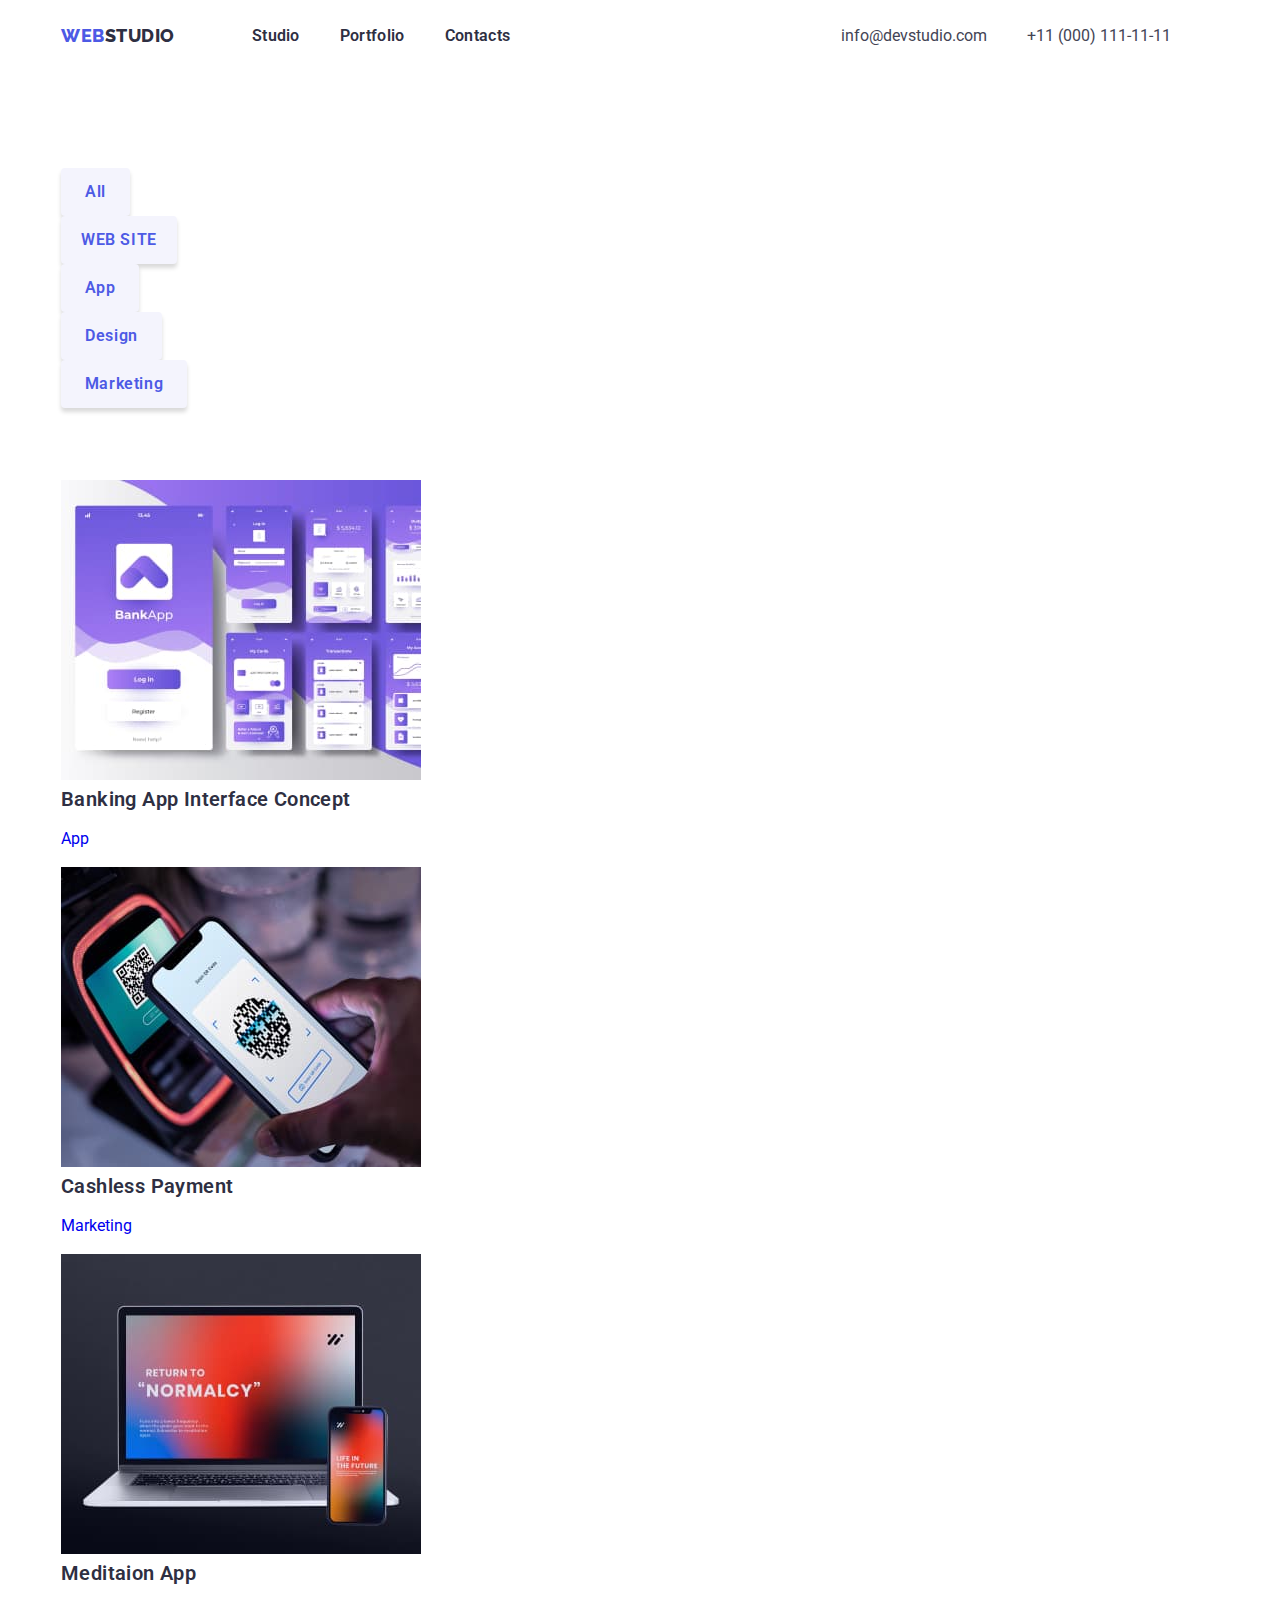
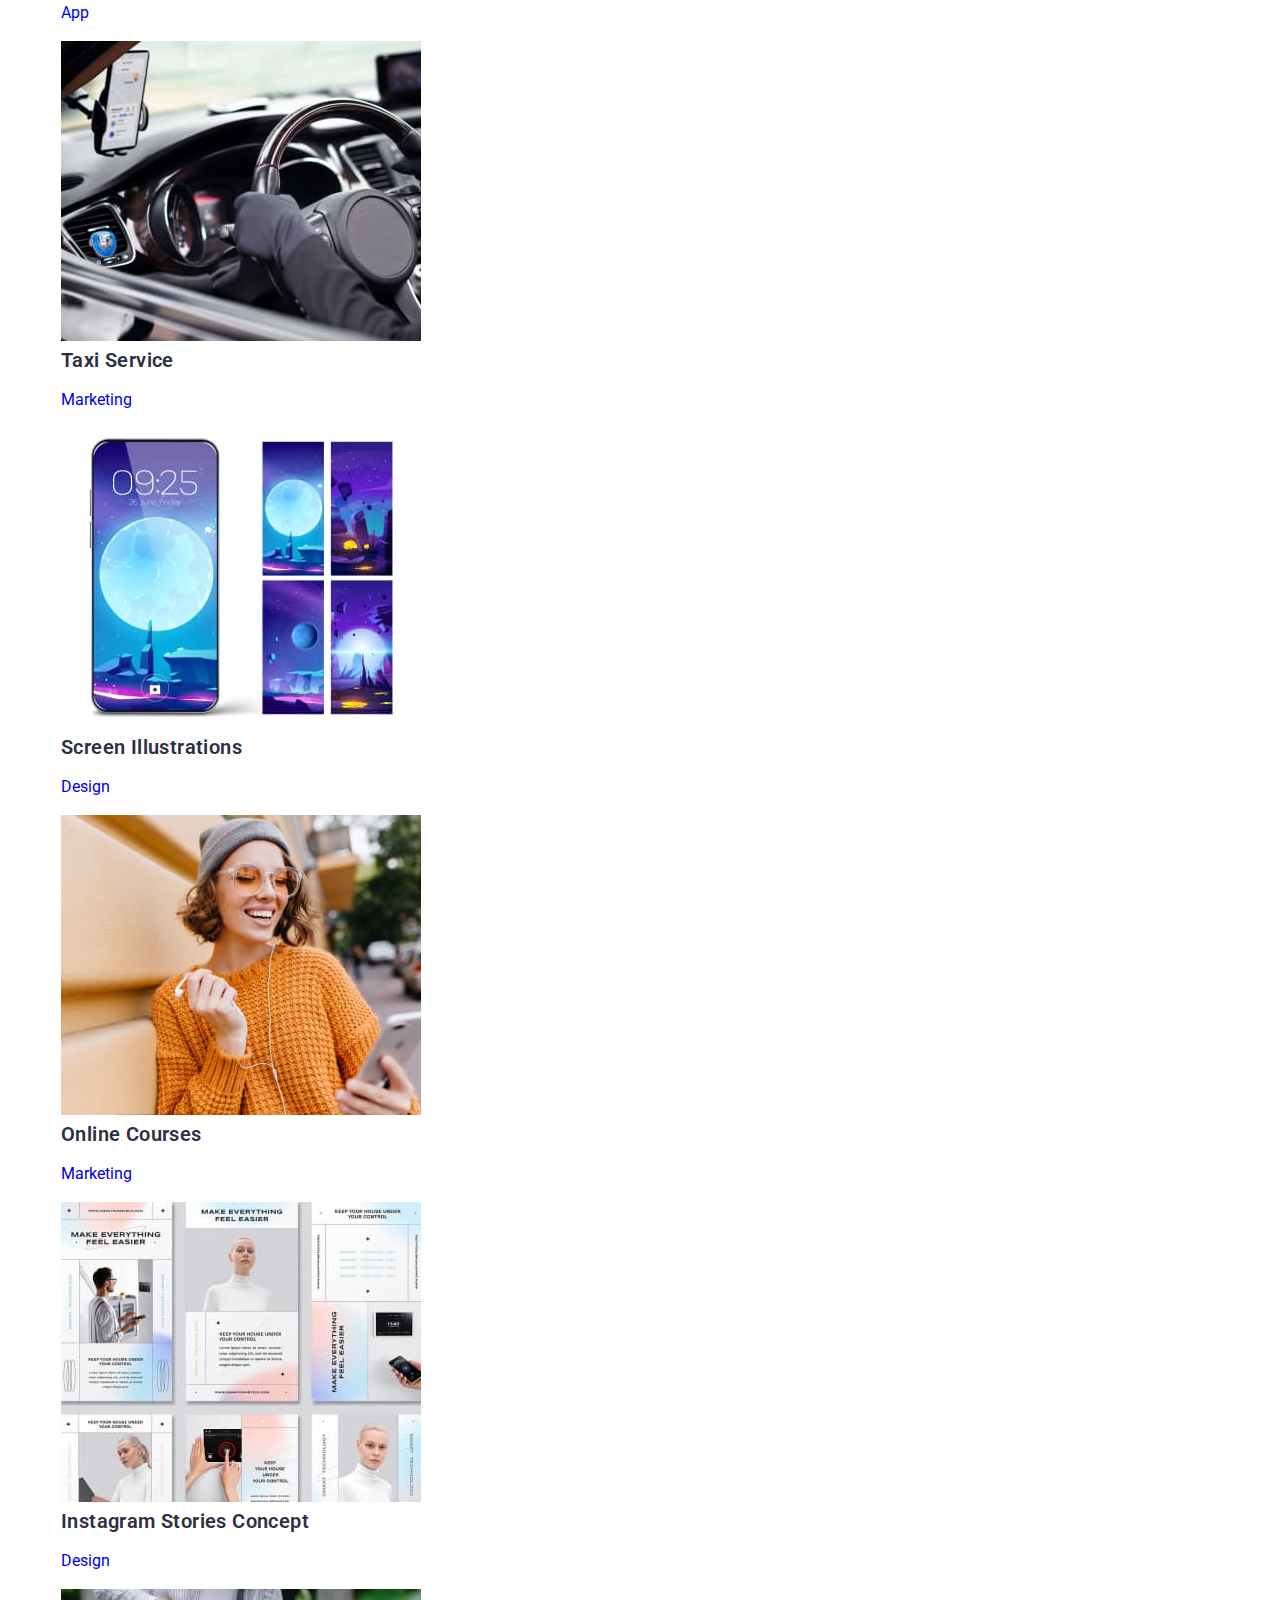
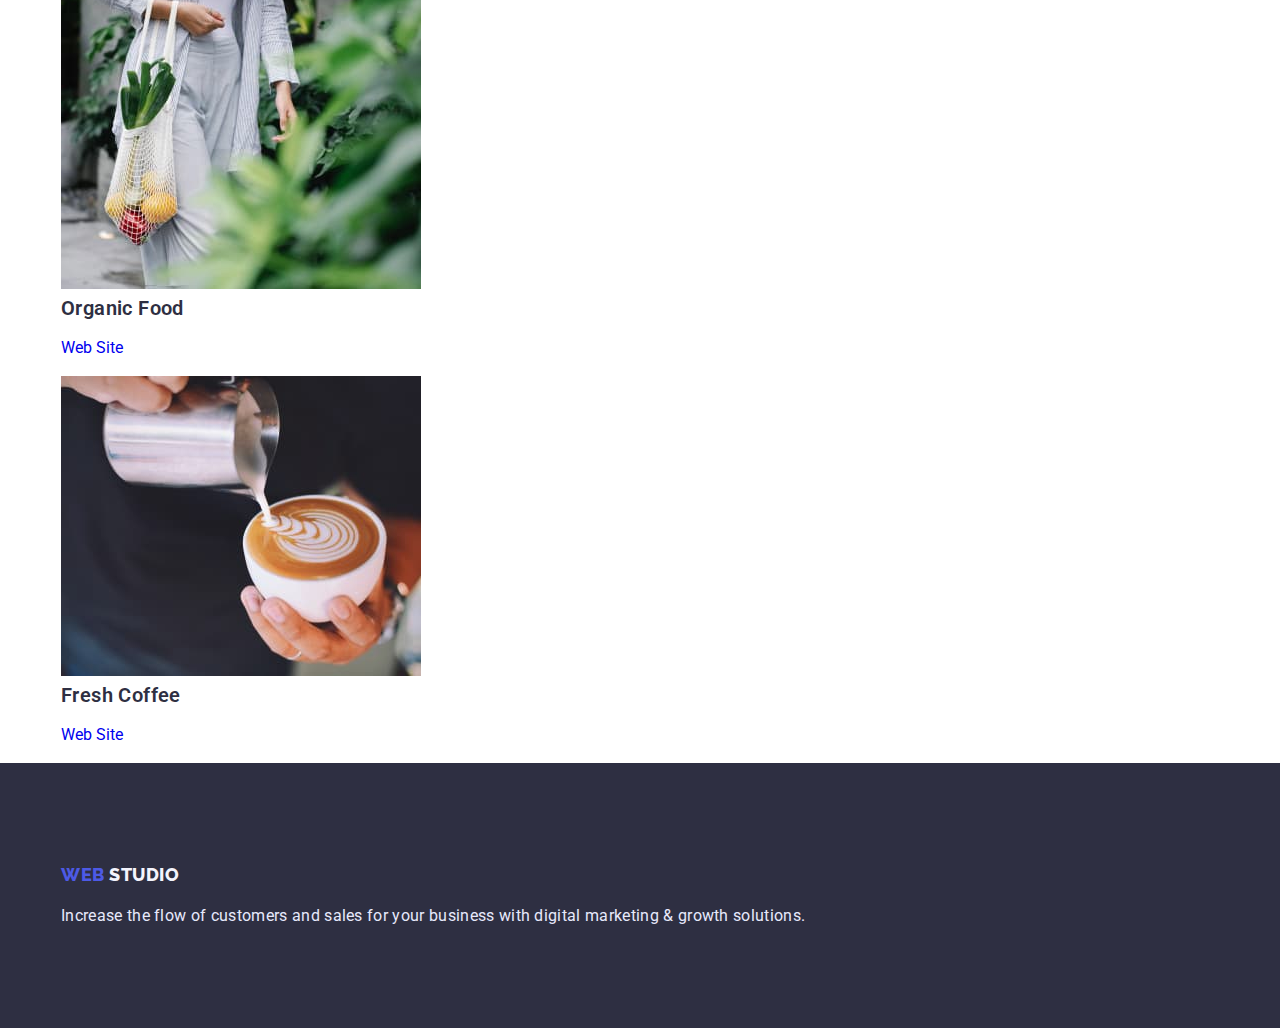
==== portfolio.html @ 748220e9 "add items to portfolio" ====
<!DOCTYPE html>
<html lang="en">
  <head>
    <meta charset="UTF-8">
    <meta http-equiv="X-UA-Compatible" content="IE=edge">
    <meta name="viewport" content="width=device-width, initial-scale=1.0">
    <title>Portfolio</title>
    <link rel="preconnect" href="https://fonts.googleapis.com">
    <link rel="preconnect" href="https://fonts.gstatic.com" crossorigin>
    <link href="https://fonts.googleapis.com/css2?family=Raleway:wght@800&family=Roboto:wght@400;500;700;900&display=swap" rel="stylesheet">
    <link rel="stylesheet" href="https://cdnjs.cloudflare.com/ajax/libs/modern-normalize/1.0.0/modern-normalize.min.css">   
    <link rel="stylesheet" href="./css/styles.css">
  </head>
  <body class="body">
    


    <!--header-->

    <header class="header-main">
      <div class="conteiner main-nav">
      <nav class="nav">
        <a href="/" class="logo"><span class="web">WEB</span>STUDIO</a>

        <ul class="site">
          <li class="item"><a href="./index.html" class="link">Studio</a></li>

          <li class="item"><a href="./portfolio.html" class="link">Portfolio</a></li>

          <li class="item"><a href="" class="link">Contacts</a></li>
        </ul>
      </nav>

      <ul class="mail">
        <li class="item"><a href="mailto:" class="address">info@devstudio.com</a></li>

        <li class="item"><a href="tel:" class="address">+11 (000) 111-11-11</a></li>
      </ul>
      </div>
    </header>
 
     <!-- block hero -->

  <main>  

        <section>
          <div class="conteiner">
        <!-- hide-title -->
        <h1 class="hide">buttons</h1>

        <ul class="btn-list">
          <li>
            <button type="button" class="button secondary all">All</button>
          </li>
          <li>
            <button type="button" class="button secondary web">Web Site</button>
          </li>
          <li>
            <button type="button" class="button secondary app">App</button>
          <li>
            <button type="button" class="button secondary desing">Design</button>
          </li>
          <li>
            <button type="button" class="button secondary marketing">Marketing</button>
          </li>
        </ul>

      <!-- description -->

        <ul class="ul- class="item" images">
          <li>

            <a href="./" class="work"><img src="./images/port1.jpg" 
            alt="app interface" 
            width="360">

            <h2  class="description-header">Banking App Interface Concept</h2>

            <p class="style">App</p></a>

          </li>

          <li>

            <a href="./" class="work"><img src="./images/port2.jpg" 
            alt="paying for services over the phone"
            width="360">
            <h2 class="description-header">Cashless Payment</h2>

            <p class="style">Marketing</p></a>


          </li>
          <li>

            <a href="./" class="work"><img src="./images/port3.jpg"
            alt="notebook and phone"
            width="360">

            <h2 class="description-header">Meditaion App</h2>

            <p class="style">App</p></a>

          </li>

          <li>

            <a href="./" class="work"><img src="./images/port4.jpg"
            alt="a man holds the steering wheel of a car"
            width="360">

            <h2 class="description-header">Taxi Service</h2>

            <p class="style">Marketing</p></a>

         </li>

          <li>

            <a href="./" class="work"><img src="./images/port5.jpg"
            alt="phone with screen illustrations"
            width="360">

            <h2 class="description-header">Screen Illustrations</h2>

            <p class="style">Design</p></a>

          </li>

          <li>

            <a href="./" class="work"><img src="./images/port6.jpg"
            alt="the girl is holding the phone and smiling"
            width="360">

            <h2 class="description-header">Online Courses</h2>

            <p class="style">Marketing</p></a>

          </li>

          <li>

            <a href="./" class="work"><img src="./images/port7.jpg"
            alt="instagram stories concept"
            width="360">

            <h2 class="description-header">Instagram Stories Concept</h2>

            <p class="style">Design</p></a>

          </li>

          <li>

            <a href="./" class="work"><img src="./images/port8.jpg"
            alt="a woman carries a bag of food"
            width="360">

            <h2 class="description-header">Organic Food</h2>

            <p class="style">Web Site</p></a>

          </li>

          <li>

            <a href="./" class="work"><img src="./images/port9.jpg"
            alt="сappuccino is poured into a cup"
            width="360">
            <h2 class="description-header">Fresh Coffee</h2>

            <p class="style">Web Site</p></a>


          </li>

        </ul>
      </div>
      </section>
    </main>
    <!-- footer -->

    <footer class="footer">
      <div class="conteiner">
      <div class="footerlogo">
      <a href="./index.html" class="logo"><span class="web">WEB</span> <span class="footer studio">STUDIO</span> </a>
      </div><p class="footer text">
        Increase the flow of customers and sales for your business with digital
        marketing &#38; growth solutions.
      </p>
    </div>
    </footer>
  </body>
</html>
---- css/styles.css ----
/* root */

:root {
    --primary-text-color:#434455;
    --title-text-color:#2E2F42;
    --second-text-color:#FFFFFF;
    --accent-color:#4D5AE5;
    --head-background-color:#E5E5E5;
    --other-background-color: #F4F4FD;}


html {box-sizing: border-box;}   

*, 
*::before, 
*::after {box-sizing: inherit;}

/* conteiner */
.conteiner {margin-left: auto;
            margin-right: auto;
            width: 1158px;}
/* body */

body {color:var(--primary-text-color);
    background-color:var(--second-text-color);
    font-family: 'Roboto', sans-serif; 
    font-style: normal;
    font-weight: 400;
    font-size: 16px;
    line-height: 24px;
    line-height: 1,5;
    margin: 0;}
ul {list-style-type: none;
    padding: 0;
    margin: 0;}

/* header */
 

.web {align-items: center;
    letter-spacing: 0.03em;
    text-transform: uppercase;    
    color:var(--accent-color);}
 .logo {    
    font-family:'Raleway';
    font-style: normal;
    font-weight: 800;
    font-size: 18px;
    line-height: 24px;
    align-items: center;
    letter-spacing: 0.03em;
    text-transform: uppercase;
    color: var(--title-text-color);
    text-decoration: none;
    margin-top: 24px;
    margin-bottom: 24px;
    margin-right: 77px;}


.main-nav {display: flex;}
.nav {display: flex;
    margin-right: 331px;}
.site {display: flex;
    }
.site .item + .item {margin-left: 40px;}

.mail {display: flex;}
.mail .item + .item {margin-left: 40px;}
.mail .address {display: block;
                margin-top: 24px;
                margin-bottom: 24px;}




.nav .site .link {display: block;
                  margin-top: 24px;
                  margin-bottom: 24px;
                  font-weight: 600;
                  line-height: 24px;
                  color:var(--title-text-color);    
                  align-items: center;
                  letter-spacing: 0.02em;                  
                  text-decoration: none;}

.work {text-decoration: none;}

.nav .site .link:hover, .nav .site .link:focus {color:var(--accent-color);}  

.mail .address, .ul .style {color:var(--primary-text-color);
    text-decoration: none;} 
.mail .address:hover  {color:var(--accent-color);}    
.mail .address:focus  {color:var(--accent-color);}    

/* block hero */

.header-title {background:var(--title-text-color);
    text-align: center;
    margin-bottom: 120px;}
.main.header {margin-top: 0;
    margin-bottom: 48px;
    font-weight: 600;
    font-size: 56px;
    line-height: 60px;    
    letter-spacing: 0.02em;
    color:var(--second-text-color);}    


/* button */

.button {color:var(--second-text-color); 
    background:var(--accent-color);
    padding-left: 16px 32px;
    font-weight: 600;
    line-height: 1.1;
    align-items: center; 
    letter-spacing: 0.04em;
    flex: none;
    order: 0;
    flex-grow: 0;
    box-shadow: 0px 4px 4px rgba(0, 0, 0, 0.15);
    border-radius: 4px;
    width: 170px;
    height: 51px;
    cursor: pointer;
    border: 1px solid transparent;}
     

.button.all {padding: 8px 16px;
    width: 69px;
    height: 48px;}

.button.web {padding: 8px 16px;
    width: 116px;
    height: 48px;}

.button.app {padding: 8px 16px;
    width: 78px;
    height: 48px;} 
        
.button.desing {padding: 8px 16px;
    width: 101px;
    height: 48px;} 
        
.button.marketing {padding: 8px 16px;
    width: 126px;
    height: 48px;}         

.button.primary {color: var(--second-text-color);background-color: var(--accent-color);}  
.button.secondary {color: var(--accent-color);background-color: var(--other-background-color);}

.button.primary:hover {background-color: var(--second-text-color); color: var(--accent-color);}   
.button.primary:focus {background-color: var(--second-text-color); color: var(--accent-color);}

.button.secondary:hover {color: var(--second-text-color); background-color: var(--accent-color); }
.button.secondary:focus {color: var(--second-text-color); background-color: var(--accent-color);  }   

.btn-list  {margin-top: 96px;
margin-bottom: 72px;}

/* description */

.description-ul {margin-bottom: 120px;}  

.description-header {font-weight: 600;
    font-size: 20px;
    line-height: 1.2;
    letter-spacing: 0.02em;
    color:var(--title-text-color);
    margin-top: 0;
    margin-bottom: 8px;}

.description-text {color:var(--primary-text-color);
                   letter-spacing: 0.02em;
                   margin-top: 0;
                   margin-bottom: 0;}   
                 
/* images */

.images-header {font-weight: 600;
    font-size: 36px;
    line-height: 1.1;    
    letter-spacing: 0.02em;
    text-transform: capitalize;
    color:var(--title-text-color);
    margin-top: 0;
    margin-bottom: 72px;}

.images-ul { margin-top: 0;
    margin-bottom: 240px;}

.ul-images  {margin-top: 0;
margin-bottom: 120px;}  

/* our team */

.team {background:var(--other-background-color);}
.team-header {font-weight: 600;
    font-size: 36px;
    line-height: 1.1;    
    letter-spacing: 0.02em;
    text-transform: capitalize;
    color: var(--title-text-color);
    margin-top: 0;
    margin-bottom: 72px;}

.foto {margin-top: 0;
    margin-bottom: 32px;}    

.team-header-name {font-weight: 600;
    font-size: 20px;  
    letter-spacing: 0.02em;  
    color:var(--title-text-color);
    margin-top: 0;
    margin-bottom: 8px;}  
    
.team-text-name {color:var(--primary-text-color);
                 letter-spacing: 0.02em;
                 margin-top: 0;
                 margin-bottom: 152px;}    


/* footer */

.footer {background: var(--title-text-color);}
.footer.studio {color: var(--other-background-color); }
.footer.text {color: #E7E9FC;
              letter-spacing: 0.02em;
              margin-top: 0;
              margin-bottom: 0;
            padding-bottom: 100px;}

.footerlogo {padding-top: 100px;
margin-bottom: 16px;}          




/* hiden title */

.hide {display: none;
        transition: all ease 0.8s;}
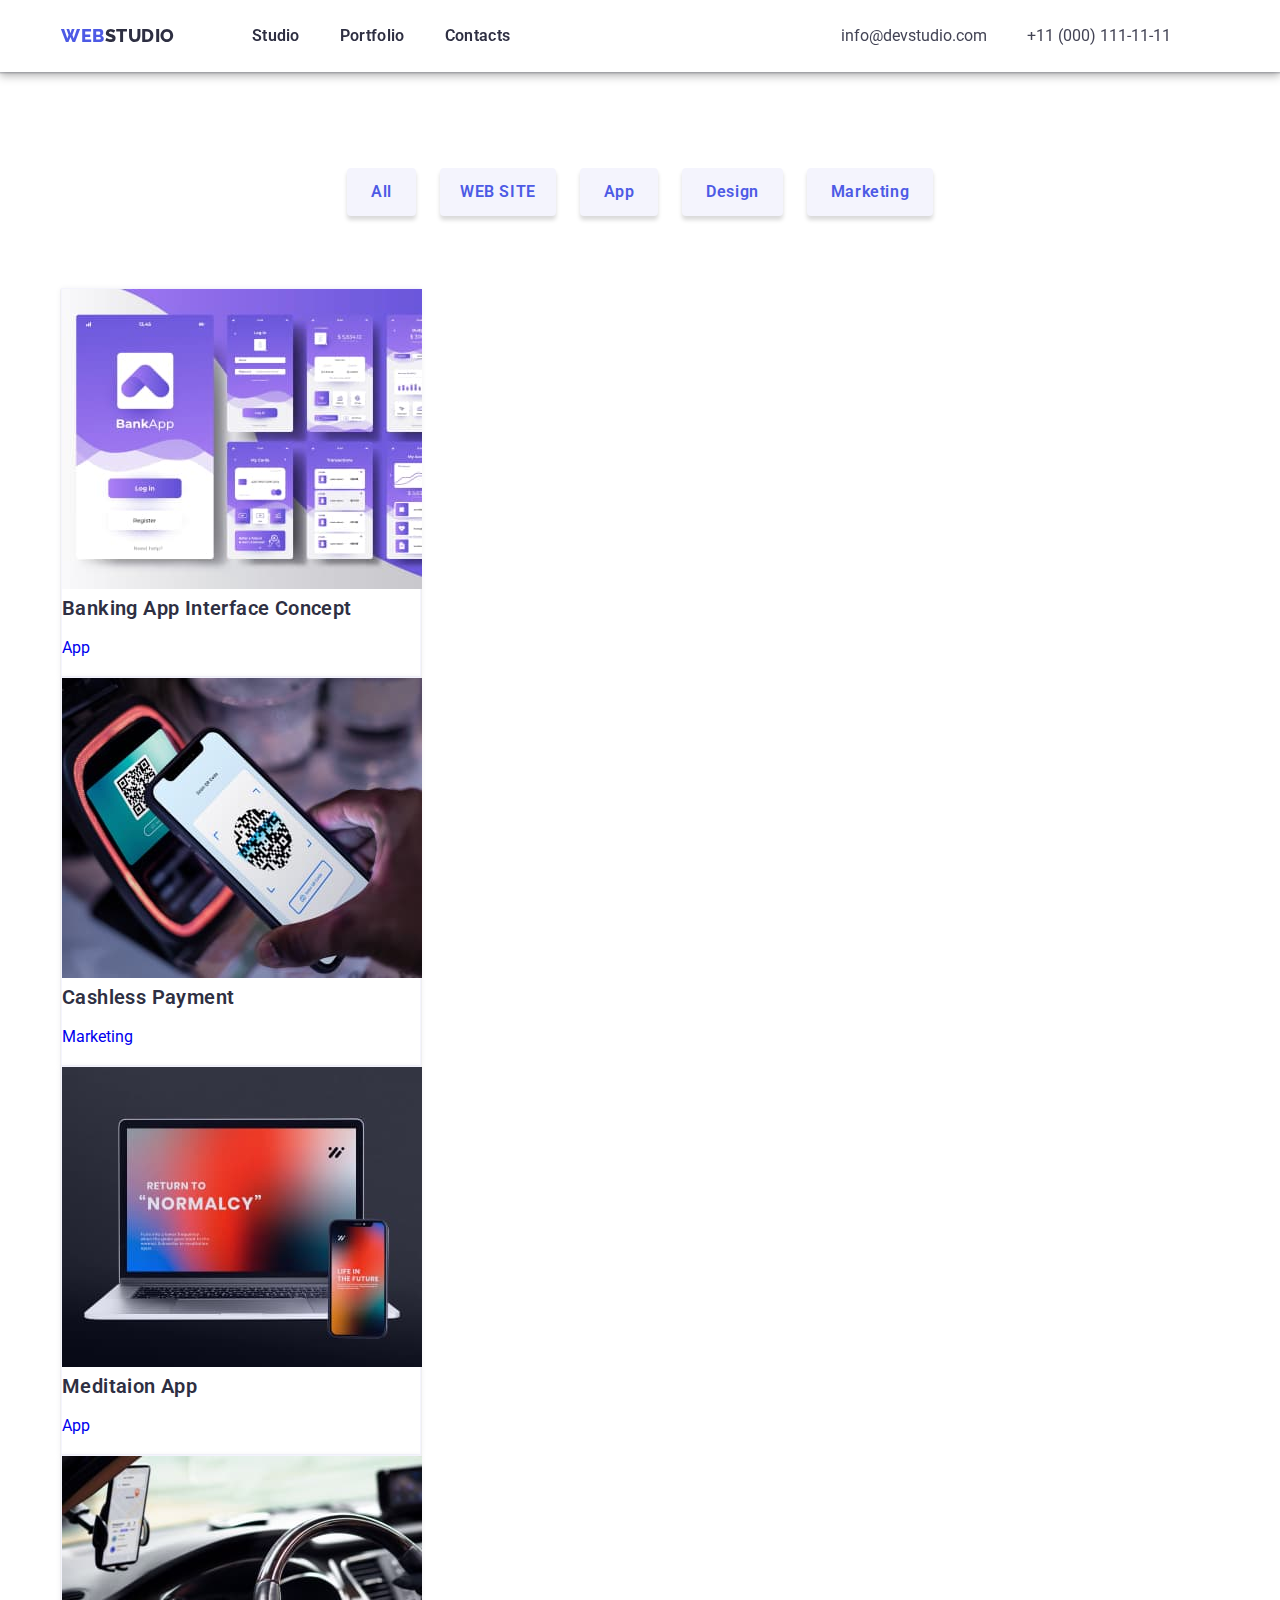
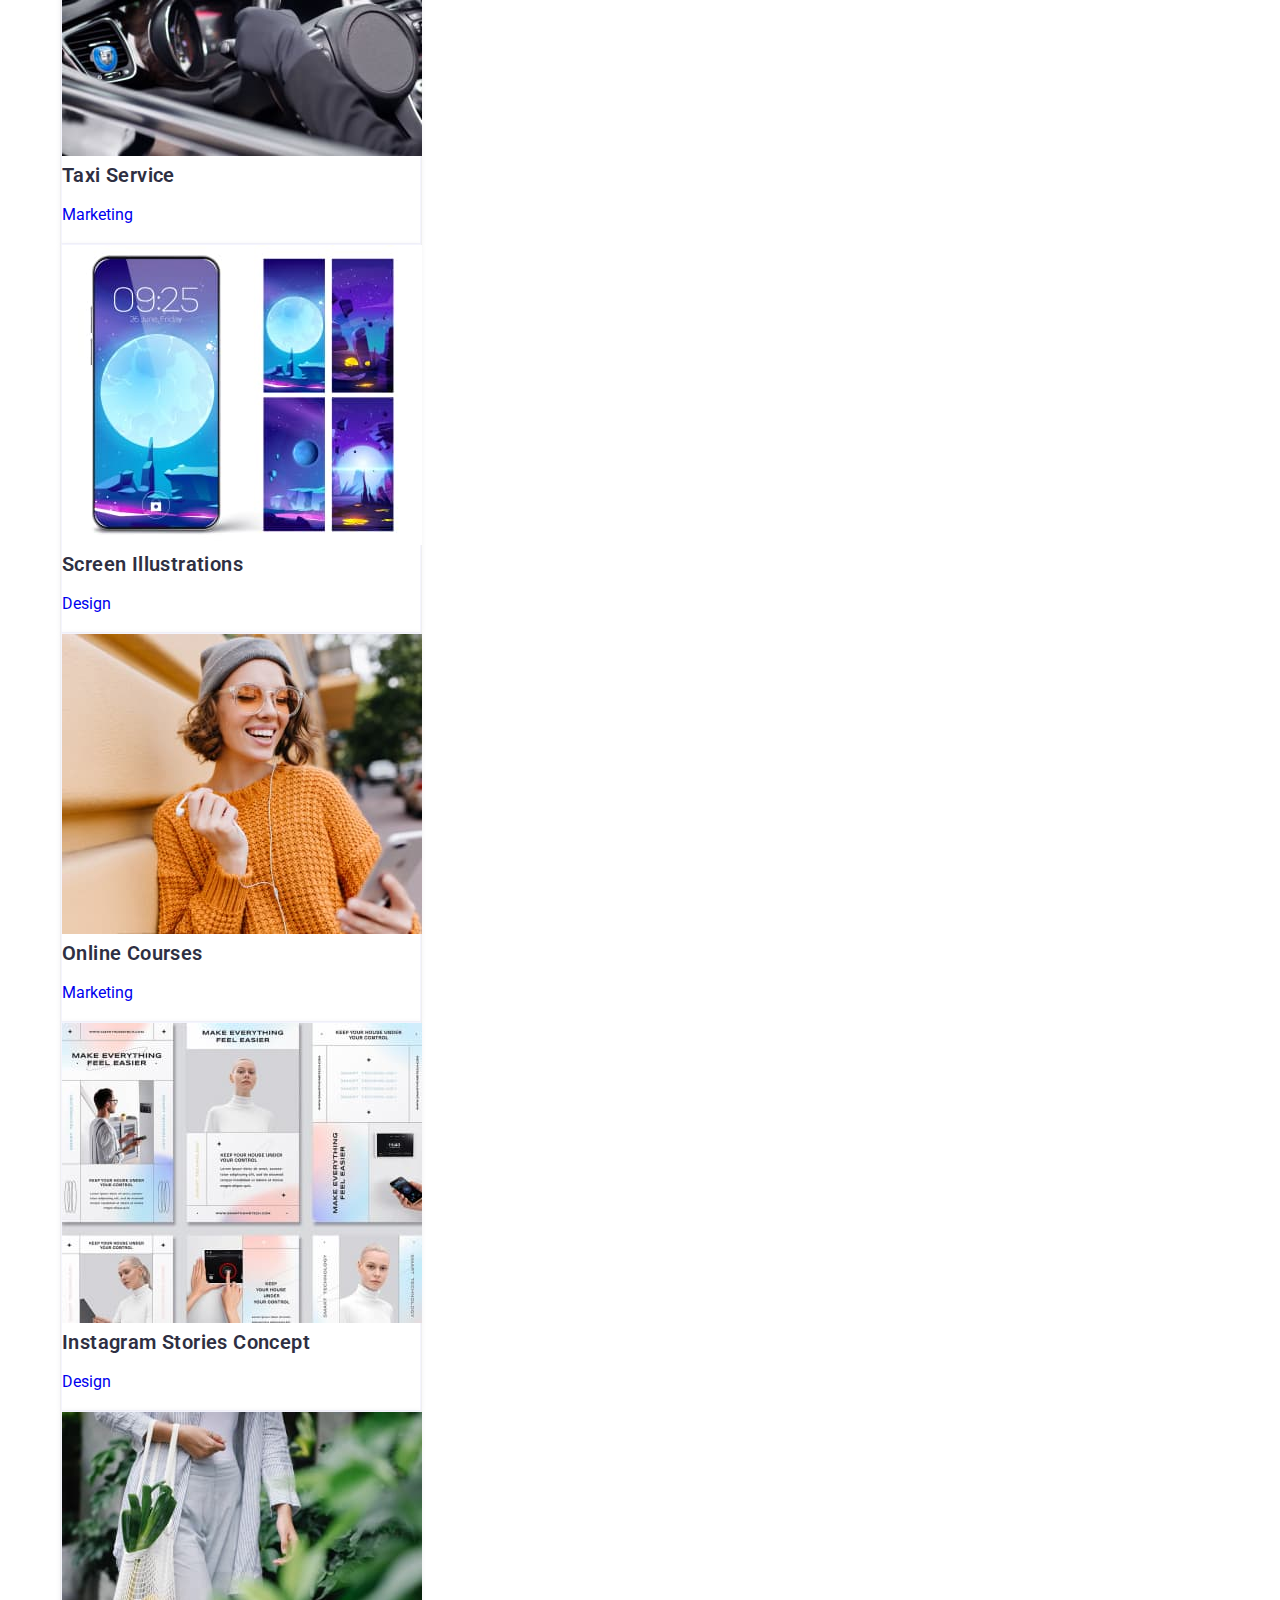
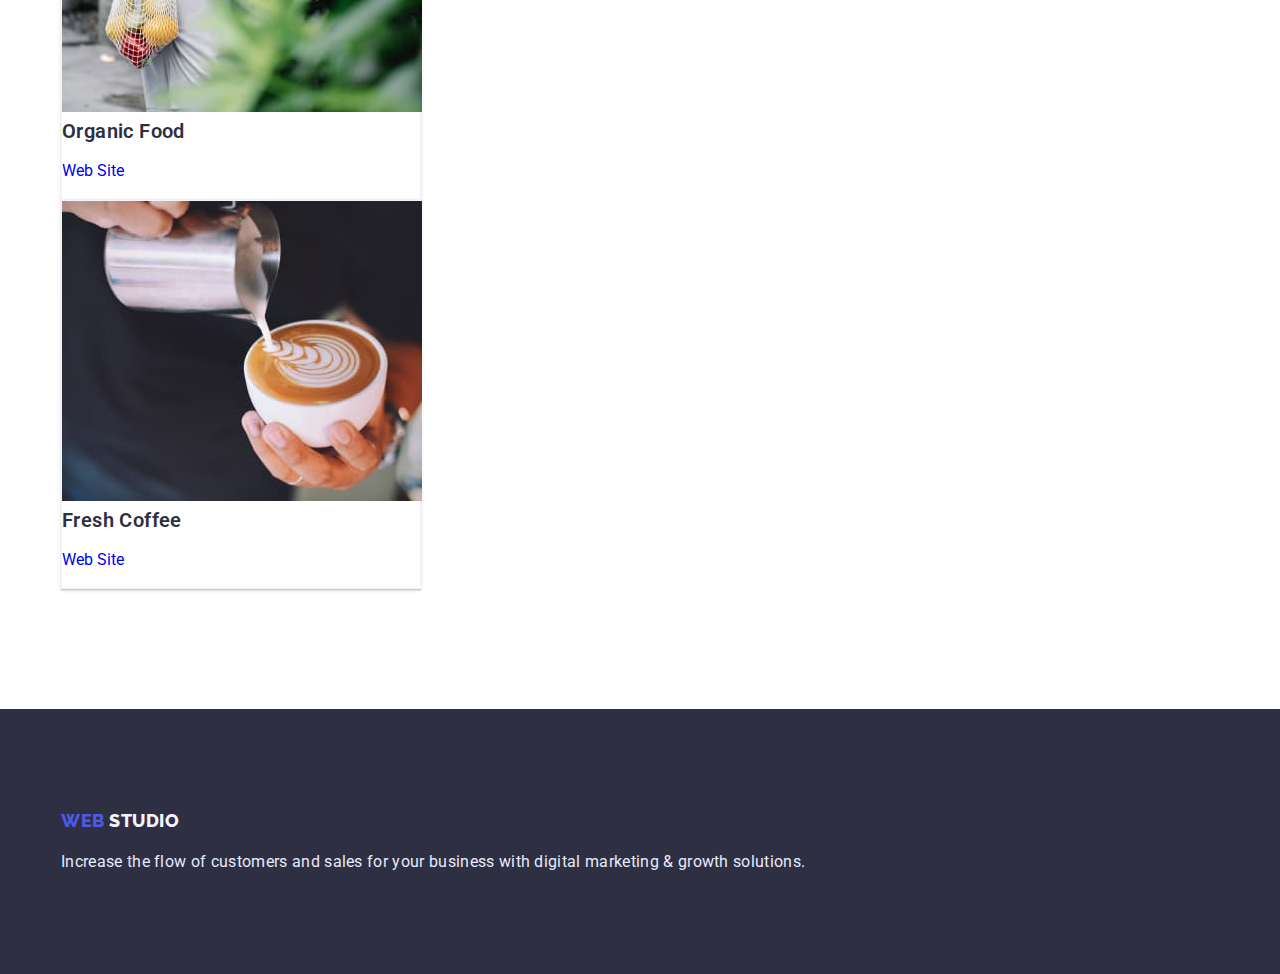
==== commit bfc6b4fd: "justify-content: center; for btn portfolio" ====
--- a/portfolio.html
+++ b/portfolio.html
@@ -43,32 +43,32 @@
 
   <main>  
 
-        <section>
+        <section class="portfolio-main">
           <div class="conteiner">
         <!-- hide-title -->
         <h1 class="hide">buttons</h1>
 
         <ul class="btn-list">
-          <li>
+          <li class="btn">
             <button type="button" class="button secondary all">All</button>
           </li>
-          <li>
+          <li class="btn">
             <button type="button" class="button secondary web">Web Site</button>
           </li>
-          <li>
+          <li class="btn">
             <button type="button" class="button secondary app">App</button>
-          <li>
+          <li class="btn">
             <button type="button" class="button secondary desing">Design</button>
           </li>
-          <li>
+          <li class="btn">
             <button type="button" class="button secondary marketing">Marketing</button>
           </li>
         </ul>
 
       <!-- description -->
 
-        <ul class="ul- class="item" images">
-          <li>
+        <ul class="work-images">
+          <li class="list">
 
             <a href="./" class="work"><img src="./images/port1.jpg" 
             alt="app interface" 
@@ -80,7 +80,7 @@
 
           </li>
 
-          <li>
+          <li class="list">
 
             <a href="./" class="work"><img src="./images/port2.jpg" 
             alt="paying for services over the phone"
@@ -91,7 +91,7 @@
 
 
           </li>
-          <li>
+          <li class="list">
 
             <a href="./" class="work"><img src="./images/port3.jpg"
             alt="notebook and phone"
@@ -103,7 +103,7 @@
 
           </li>
 
-          <li>
+          <li class="list">
 
             <a href="./" class="work"><img src="./images/port4.jpg"
             alt="a man holds the steering wheel of a car"
@@ -115,7 +115,7 @@
 
          </li>
 
-          <li>
+          <li class="list">
 
             <a href="./" class="work"><img src="./images/port5.jpg"
             alt="phone with screen illustrations"
@@ -127,7 +127,7 @@
 
           </li>
 
-          <li>
+          <li class="list">
 
             <a href="./" class="work"><img src="./images/port6.jpg"
             alt="the girl is holding the phone and smiling"
@@ -139,7 +139,7 @@
 
           </li>
 
-          <li>
+          <li class="list">
 
             <a href="./" class="work"><img src="./images/port7.jpg"
             alt="instagram stories concept"
@@ -151,7 +151,7 @@
 
           </li>
 
-          <li>
+          <li class="list">
 
             <a href="./" class="work"><img src="./images/port8.jpg"
             alt="a woman carries a bag of food"
@@ -163,7 +163,7 @@
 
           </li>
 
-          <li>
+          <li class="list">
 
             <a href="./" class="work"><img src="./images/port9.jpg"
             alt="сappuccino is poured into a cup"
--- a/css/styles.css
+++ b/css/styles.css
@@ -36,6 +36,12 @@
 
 /* header */
  
+.header-main {border-width: 0, 0, 5px, 0;
+    background: #FFFFFF;
+    box-shadow: 0px 2px 1px rgba(46, 47, 66, 0.08),
+     0px 1px 1px rgba(46, 47, 66, 0.16),
+     0px 1px 6px rgba(46, 47, 66, 0.08);
+     filter: drop-shadow(0px 4px 4px rgba(0, 0, 0, 0.25));}
 
 .web {align-items: center;
     letter-spacing: 0.03em;
@@ -60,8 +66,7 @@
 .main-nav {display: flex;}
 .nav {display: flex;
     margin-right: 331px;}
-.site {display: flex;
-    }
+.site {display: flex;}
 .site .item + .item {margin-left: 40px;}
 
 .mail {display: flex;}
@@ -95,7 +100,7 @@
 /* block hero */
 
 .header-title {background:var(--title-text-color);
-    text-align: center;
+    text-align: center; 
     margin-bottom: 120px;}
 .main.header {margin-top: 0;
     margin-bottom: 48px;
@@ -155,8 +160,13 @@
 .button.secondary:hover {color: var(--second-text-color); background-color: var(--accent-color); }
 .button.secondary:focus {color: var(--second-text-color); background-color: var(--accent-color);  }   
 
+
+
+.btn-list {display: flex; align-items: center; justify-content: center;}
 .btn-list  {margin-top: 96px;
 margin-bottom: 72px;}
+
+.btn-list .btn + .btn {margin-left: 24px;}
 
 /* description */
 
@@ -186,11 +196,21 @@
     margin-top: 0;
     margin-bottom: 72px;}
 
-.images-ul { margin-top: 0;
+.images-foto { margin-top: 0;
     margin-bottom: 240px;}
 
-.ul-images  {margin-top: 0;
+.work-images  {margin-top: 0;
 margin-bottom: 120px;}  
+
+.list {background: #FFFFFF;
+        border: 0.5px solid #F4F4FD;
+        box-shadow: 0px 1px 6px rgba(46, 47, 66, 0.08), 
+        0px 1px 1px rgba(46, 47, 66, 0.16),
+        0px 2px 1px rgba(46, 47, 66, 0.08);
+        margin-right: 0;
+        width: 360px;}
+
+
 
 /* our team */
 
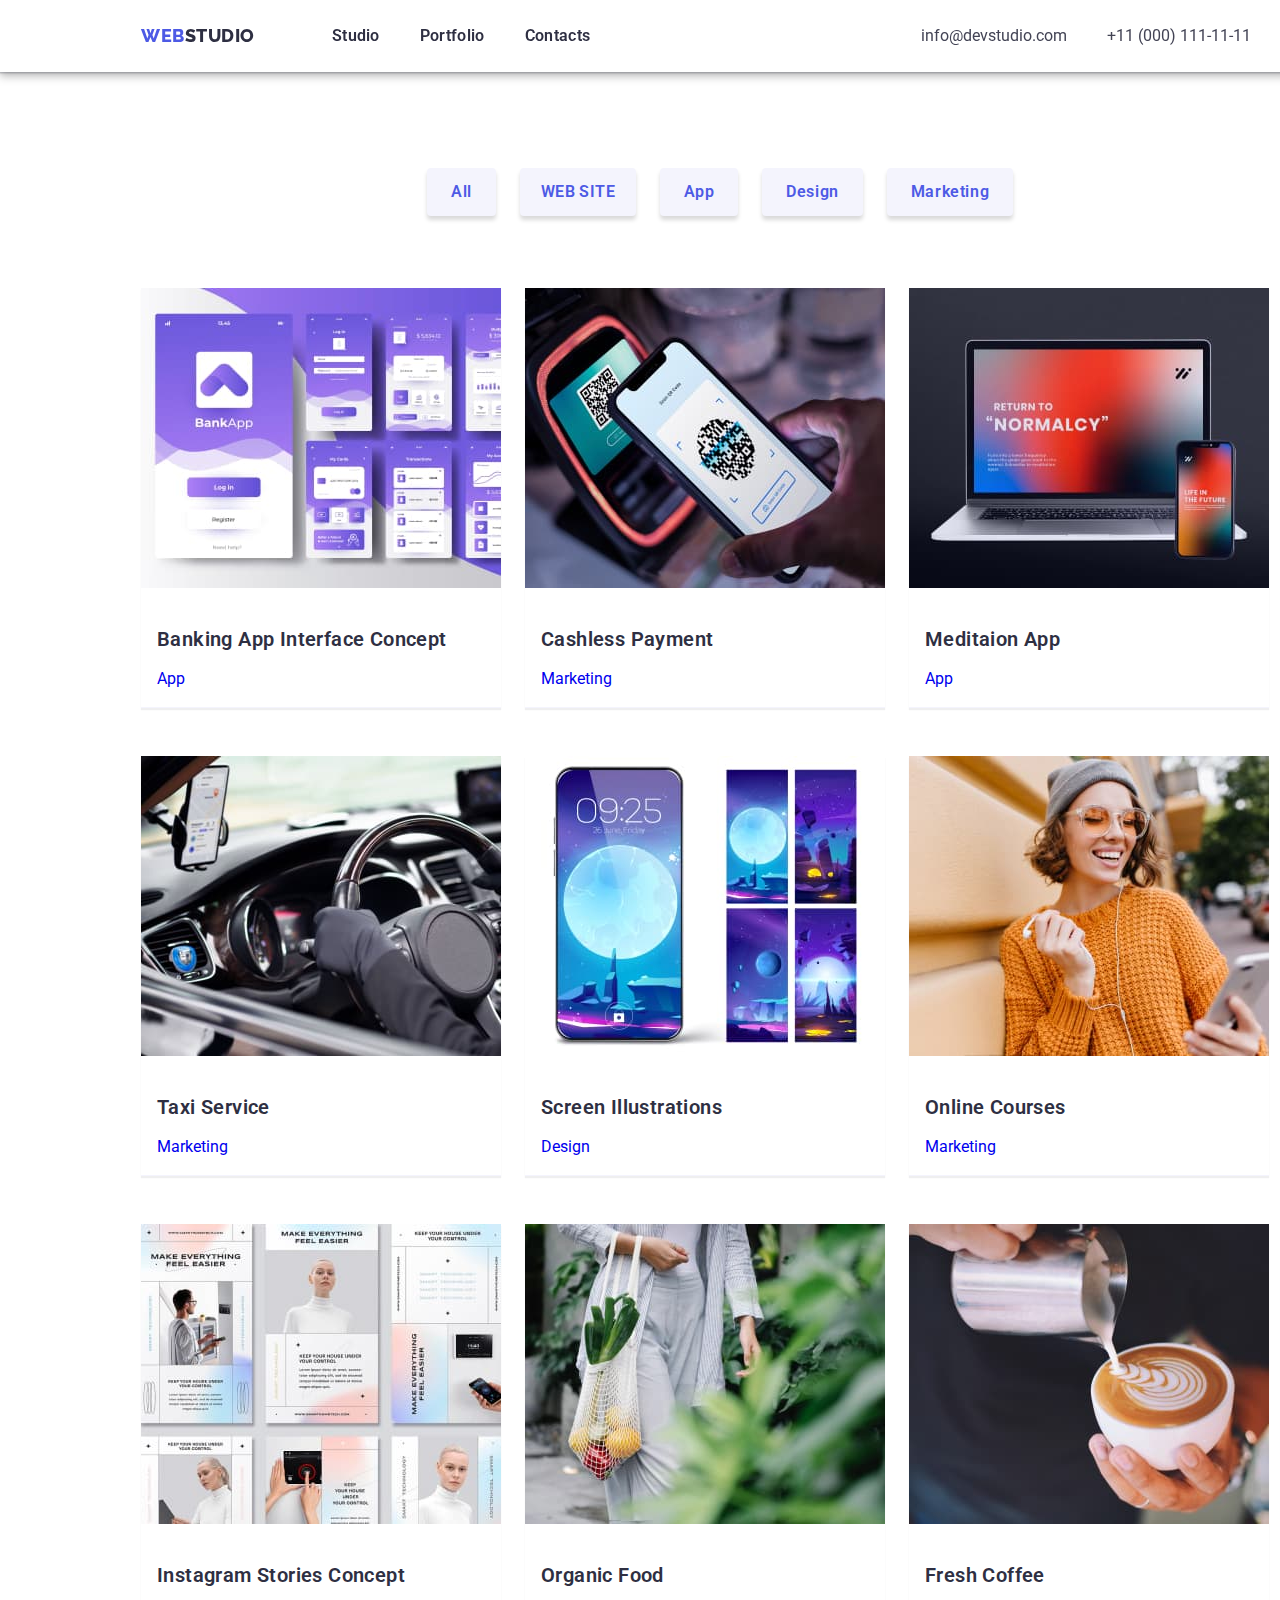
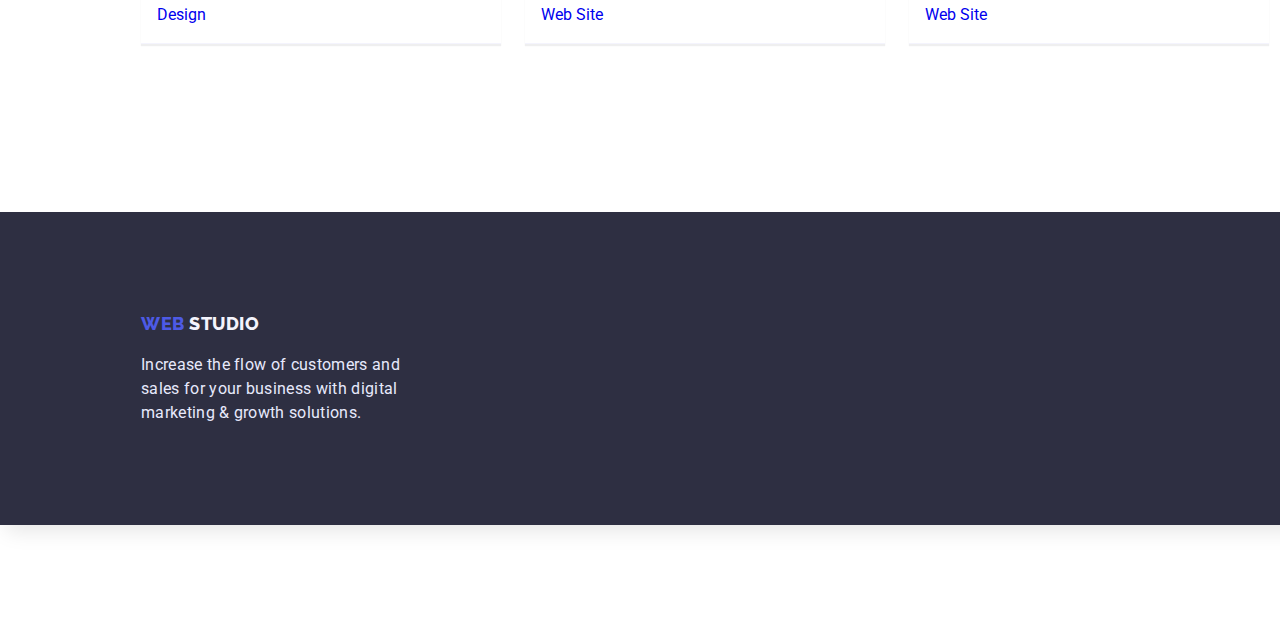
==== commit bad058d5: "add description for app" ====
--- a/portfolio.html
+++ b/portfolio.html
@@ -74,7 +74,7 @@
             alt="app interface" 
             width="360">
 
-            <h2  class="description-header">Banking App Interface Concept</h2>
+            <h2  class="description-app">Banking App Interface Concept</h2>
 
             <p class="style">App</p></a>
 
@@ -85,7 +85,7 @@
             <a href="./" class="work"><img src="./images/port2.jpg" 
             alt="paying for services over the phone"
             width="360">
-            <h2 class="description-header">Cashless Payment</h2>
+            <h2 class="description-app">Cashless Payment</h2>
 
             <p class="style">Marketing</p></a>
 
@@ -97,7 +97,7 @@
             alt="notebook and phone"
             width="360">
 
-            <h2 class="description-header">Meditaion App</h2>
+            <h2 class="description-app">Meditaion App</h2>
 
             <p class="style">App</p></a>
 
@@ -109,7 +109,7 @@
             alt="a man holds the steering wheel of a car"
             width="360">
 
-            <h2 class="description-header">Taxi Service</h2>
+            <h2 class="description-app">Taxi Service</h2>
 
             <p class="style">Marketing</p></a>
 
@@ -121,7 +121,7 @@
             alt="phone with screen illustrations"
             width="360">
 
-            <h2 class="description-header">Screen Illustrations</h2>
+            <h2 class="description-app">Screen Illustrations</h2>
 
             <p class="style">Design</p></a>
 
@@ -133,7 +133,7 @@
             alt="the girl is holding the phone and smiling"
             width="360">
 
-            <h2 class="description-header">Online Courses</h2>
+            <h2 class="description-app">Online Courses</h2>
 
             <p class="style">Marketing</p></a>
 
@@ -145,7 +145,7 @@
             alt="instagram stories concept"
             width="360">
 
-            <h2 class="description-header">Instagram Stories Concept</h2>
+            <h2 class="description-app">Instagram Stories Concept</h2>
 
             <p class="style">Design</p></a>
 
@@ -157,7 +157,7 @@
             alt="a woman carries a bag of food"
             width="360">
 
-            <h2 class="description-header">Organic Food</h2>
+            <h2 class="description-app">Organic Food</h2>
 
             <p class="style">Web Site</p></a>
 
@@ -168,7 +168,7 @@
             <a href="./" class="work"><img src="./images/port9.jpg"
             alt="сappuccino is poured into a cup"
             width="360">
-            <h2 class="description-header">Fresh Coffee</h2>
+            <h2 class="description-app">Fresh Coffee</h2>
 
             <p class="style">Web Site</p></a>
 
--- a/css/styles.css
+++ b/css/styles.css
@@ -22,14 +22,21 @@
 /* body */
 
 body {color:var(--primary-text-color);
-    background-color:var(--second-text-color);
-    font-family: 'Roboto', sans-serif; 
-    font-style: normal;
-    font-weight: 400;
-    font-size: 16px;
-    line-height: 24px;
-    line-height: 1,5;
-    margin: 0;}
+      background-color:var(--second-text-color);
+      font-family: 'Roboto', sans-serif; 
+      font-style: normal;
+      font-weight: 400;
+      font-size: 16px;
+      line-height: 24px;
+      line-height: 1,5;
+
+      margin: auto;
+      position: relative;
+      width: 1440px;
+
+      box-shadow: 6px 6px 20px rgba(0, 0, 0, 0.1);
+      justify-content: center;}
+
 ul {list-style-type: none;
     padding: 0;
     margin: 0;}
@@ -37,46 +44,47 @@
 /* header */
  
 .header-main {border-width: 0, 0, 5px, 0;
-    background: #FFFFFF;
-    box-shadow: 0px 2px 1px rgba(46, 47, 66, 0.08),
-     0px 1px 1px rgba(46, 47, 66, 0.16),
-     0px 1px 6px rgba(46, 47, 66, 0.08);
-     filter: drop-shadow(0px 4px 4px rgba(0, 0, 0, 0.25));}
+              background: #FFFFFF;
+              box-shadow: 0px 2px 1px rgba(46, 47, 66, 0.08),
+              0px 1px 1px rgba(46, 47, 66, 0.16),
+              0px 1px 6px rgba(46, 47, 66, 0.08);
+              filter: drop-shadow(0px 4px 4px rgba(0, 0, 0, 0.25));}
 
 .web {align-items: center;
-    letter-spacing: 0.03em;
-    text-transform: uppercase;    
-    color:var(--accent-color);}
- .logo {    
-    font-family:'Raleway';
-    font-style: normal;
-    font-weight: 800;
-    font-size: 18px;
-    line-height: 24px;
-    align-items: center;
-    letter-spacing: 0.03em;
-    text-transform: uppercase;
-    color: var(--title-text-color);
-    text-decoration: none;
-    margin-top: 24px;
-    margin-bottom: 24px;
-    margin-right: 77px;}
-
+      letter-spacing: 0.03em;
+      text-transform: uppercase;    
+      color:var(--accent-color);}
+ .logo {font-family:'Raleway';
+        font-style: normal;
+        font-weight: 800;
+        font-size: 18px;
+        line-height: 24px;
+        align-items: center;
+        letter-spacing: 0.03em;
+        text-transform: uppercase;
+        text-decoration: none;
+        color: var(--title-text-color);
+       
+        margin-top: 24px;
+        margin-bottom: 24px;
+        margin-right: 77px;}
 
 .main-nav {display: flex;}
+
 .nav {display: flex;
-    margin-right: 331px;}
+      margin-right: 331px;}
+
 .site {display: flex;}
+
 .site .item + .item {margin-left: 40px;}
 
 .mail {display: flex;}
+
 .mail .item + .item {margin-left: 40px;}
+
 .mail .address {display: block;
                 margin-top: 24px;
                 margin-bottom: 24px;}
-
-
-
 
 .nav .site .link {display: block;
                   margin-top: 24px;
@@ -93,92 +101,117 @@
 .nav .site .link:hover, .nav .site .link:focus {color:var(--accent-color);}  
 
 .mail .address, .ul .style {color:var(--primary-text-color);
-    text-decoration: none;} 
-.mail .address:hover  {color:var(--accent-color);}    
+                            text-decoration: none;} 
+
+.mail .address:hover  {color:var(--accent-color);}  
+
 .mail .address:focus  {color:var(--accent-color);}    
 
 /* block hero */
 
 .header-title {background:var(--title-text-color);
-    text-align: center; 
-    margin-bottom: 120px;}
+               text-align: center; 
+               margin-bottom: 120px;}
+
 .main.header {margin-top: 0;
-    margin-bottom: 48px;
-    font-weight: 600;
-    font-size: 56px;
-    line-height: 60px;    
-    letter-spacing: 0.02em;
-    color:var(--second-text-color);}    
+              margin-bottom: 48px;
+              font-weight: 600;
+              font-size: 56px;
+              line-height: 60px;    
+              letter-spacing: 0.02em;
+              color:var(--second-text-color);
+              padding-top: 192px;
+              padding-bottom: 48px;}    
 
 
 /* button */
-
-.button {color:var(--second-text-color); 
-    background:var(--accent-color);
-    padding-left: 16px 32px;
-    font-weight: 600;
-    line-height: 1.1;
-    align-items: center; 
-    letter-spacing: 0.04em;
-    flex: none;
-    order: 0;
-    flex-grow: 0;
-    box-shadow: 0px 4px 4px rgba(0, 0, 0, 0.15);
-    border-radius: 4px;
-    width: 170px;
-    height: 51px;
-    cursor: pointer;
-    border: 1px solid transparent;}
-     
-
+ 
+button {color:var(--second-text-color); 
+        background:var(--accent-color);    
+        padding-left: 16px 32px;    
+        font-weight: 600;
+        line-height: 1.1;
+        align-items: center; 
+        letter-spacing: 0.04em;
+
+        order: 0;
+        flex-grow: 0;
+        box-shadow: 0px 4px 4px rgba(0, 0, 0, 0.15);
+        border-radius: 4px;
+        border: 1px solid transparent;
+
+        width: 170px;
+        height: 51px;
+        cursor: pointer;}
+
+.button.primary {margin-bottom: 192px;}
+ 
 .button.all {padding: 8px 16px;
-    width: 69px;
-    height: 48px;}
+             width: 69px;
+             height: 48px;}
 
 .button.web {padding: 8px 16px;
-    width: 116px;
-    height: 48px;}
+             width: 116px;
+             height: 48px;}
 
 .button.app {padding: 8px 16px;
-    width: 78px;
-    height: 48px;} 
+             width: 78px;
+             height: 48px;} 
         
 .button.desing {padding: 8px 16px;
-    width: 101px;
-    height: 48px;} 
+                width: 101px;
+                height: 48px;} 
         
 .button.marketing {padding: 8px 16px;
-    width: 126px;
-    height: 48px;}         
+                   width: 126px;
+                   height: 48px;}         
 
 .button.primary {color: var(--second-text-color);background-color: var(--accent-color);}  
+
 .button.secondary {color: var(--accent-color);background-color: var(--other-background-color);}
 
-.button.primary:hover {background-color: var(--second-text-color); color: var(--accent-color);}   
+.button.primary:hover {background-color: var(--second-text-color); color: var(--accent-color);}  
+
 .button.primary:focus {background-color: var(--second-text-color); color: var(--accent-color);}
 
 .button.secondary:hover {color: var(--second-text-color); background-color: var(--accent-color); }
+
 .button.secondary:focus {color: var(--second-text-color); background-color: var(--accent-color);  }   
 
-
-
 .btn-list {display: flex; align-items: center; justify-content: center;}
+
 .btn-list  {margin-top: 96px;
-margin-bottom: 72px;}
+            margin-bottom: 72px;}
 
 .btn-list .btn + .btn {margin-left: 24px;}
 
 /* description */
 
-.description-ul {margin-bottom: 120px;}  
+.description-ul {margin-bottom: 120px;
+                 display: flex;}  
+
+.description-ul .description-title + .description-title {margin-left: 24px;} 
+
+.description-title {width: 264px;}   
 
 .description-header {font-weight: 600;
-    font-size: 20px;
-    line-height: 1.2;
-    letter-spacing: 0.02em;
-    color:var(--title-text-color);
-    margin-top: 0;
-    margin-bottom: 8px;}
+                     font-size: 20px;
+                     line-height: 1.2;
+                     letter-spacing: 0.02em;
+                     color:var(--title-text-color);
+                     margin-top: 32px;
+                     margin-bottom: 8px;}
+
+.description-app  {font-weight: 600;
+                   font-size: 20px;
+                   line-height: 1.2;
+                   letter-spacing: 0.02em;
+                   color:var(--title-text-color);
+                   margin-top: 32px;
+                   margin-bottom: 8px;
+                   margin-left: 16px;}               
+
+.style {margin-left: 16px;}                     
 
 .description-text {color:var(--primary-text-color);
                    letter-spacing: 0.02em;
@@ -188,75 +221,106 @@
 /* images */
 
 .images-header {font-weight: 600;
-    font-size: 36px;
-    line-height: 1.1;    
-    letter-spacing: 0.02em;
-    text-transform: capitalize;
-    color:var(--title-text-color);
-    margin-top: 0;
-    margin-bottom: 72px;}
-
-.images-foto { margin-top: 0;
-    margin-bottom: 240px;}
+                font-size: 36px;
+                line-height: 1.1;    
+                letter-spacing: 0.02em;
+                text-transform: capitalize;
+                color:var(--title-text-color);
+                text-align: center;
+
+                margin-top: 0;
+                margin-bottom: 72px;}
+
+.images-foto {display: flex;
+              margin-top: 0;
+              margin-bottom: 120px;}
+
+.images-foto .images-first + .images-first {margin-left: 24px;}
 
 .work-images  {margin-top: 0;
-margin-bottom: 120px;}  
+               margin-bottom: 120px;
+               display: flex;
+               flex-wrap: wrap;}  
 
 .list {background: #FFFFFF;
-        border: 0.5px solid #F4F4FD;
-        box-shadow: 0px 1px 6px rgba(46, 47, 66, 0.08), 
-        0px 1px 1px rgba(46, 47, 66, 0.16),
-        0px 2px 1px rgba(46, 47, 66, 0.08);
-        margin-right: 0;
-        width: 360px;}
-
-
-
+       border-bottom: 0.5px solid #F4F4FD;
+       box-shadow:0px 2px 1px rgba(46, 47, 66, 0.08);
+
+       margin-right: 24px;
+       margin-bottom: 48px;
+       width: 360px;}
+        
 /* our team */
 
 .team {background:var(--other-background-color);}
+
+.team-name {display: flex;}
+          
+.team-name .team-foto + .team-foto {margin-left: 24px;} 
+
 .team-header {font-weight: 600;
-    font-size: 36px;
-    line-height: 1.1;    
-    letter-spacing: 0.02em;
-    text-transform: capitalize;
-    color: var(--title-text-color);
-    margin-top: 0;
-    margin-bottom: 72px;}
-
+              font-size: 36px;
+              line-height: 1.1;    
+              letter-spacing: 0.02em;
+              text-transform: capitalize;
+              color: var(--title-text-color);
+              text-align: center;
+
+              margin-top: 0;
+              margin-bottom: 72px;
+              padding-top: 120px;}
+
+.team-foto {background: #FFFFFF;
+            box-shadow: 0px 1px 6px rgba(46, 47, 66, 0.08), 
+            0px 1px 1px rgba(46, 47, 66, 0.16), 
+            0px 2px 1px rgba(46, 47, 66, 0.08);
+            border-radius: 0px 0px 4px 4px;
+
+            width: 264px;
+            height: 380px;
+            margin-bottom: 120px;}
+        
 .foto {margin-top: 0;
-    margin-bottom: 32px;}    
+       margin-bottom: 32px;}    
 
 .team-header-name {font-weight: 600;
-    font-size: 20px;  
-    letter-spacing: 0.02em;  
-    color:var(--title-text-color);
-    margin-top: 0;
-    margin-bottom: 8px;}  
+                   font-size: 20px;  
+                   letter-spacing: 0.02em;  
+                   color:var(--title-text-color);
+                   text-align: center;
+
+                   margin-top: 0;
+                   margin-bottom: 8px;}  
     
 .team-text-name {color:var(--primary-text-color);
                  letter-spacing: 0.02em;
+                 text-align: center;
+
                  margin-top: 0;
                  margin-bottom: 152px;}    
 
+.description-header:hover, .description-header:focus {color: var(--accent-color);}
+
+.style:hover, .style:focus {color: var(--accent-color);}                 
 
 /* footer */
 
 .footer {background: var(--title-text-color);}
-.footer.studio {color: var(--other-background-color); }
+
+.footer.studio {color: var(--other-background-color);}
+
 .footer.text {color: #E7E9FC;
               letter-spacing: 0.02em;
+
               margin-top: 0;
-              margin-bottom: 0;
-            padding-bottom: 100px;}
+              margin-bottom: 100px;
+              padding-bottom: 100px;
+              width: 264px;}
 
 .footerlogo {padding-top: 100px;
-margin-bottom: 16px;}          
-
-
-
+             margin-bottom: 16px;}          
 
 /* hiden title */
 
 .hide {display: none;
-        transition: all ease 0.8s;}    +       transition: all ease 0.8s;}    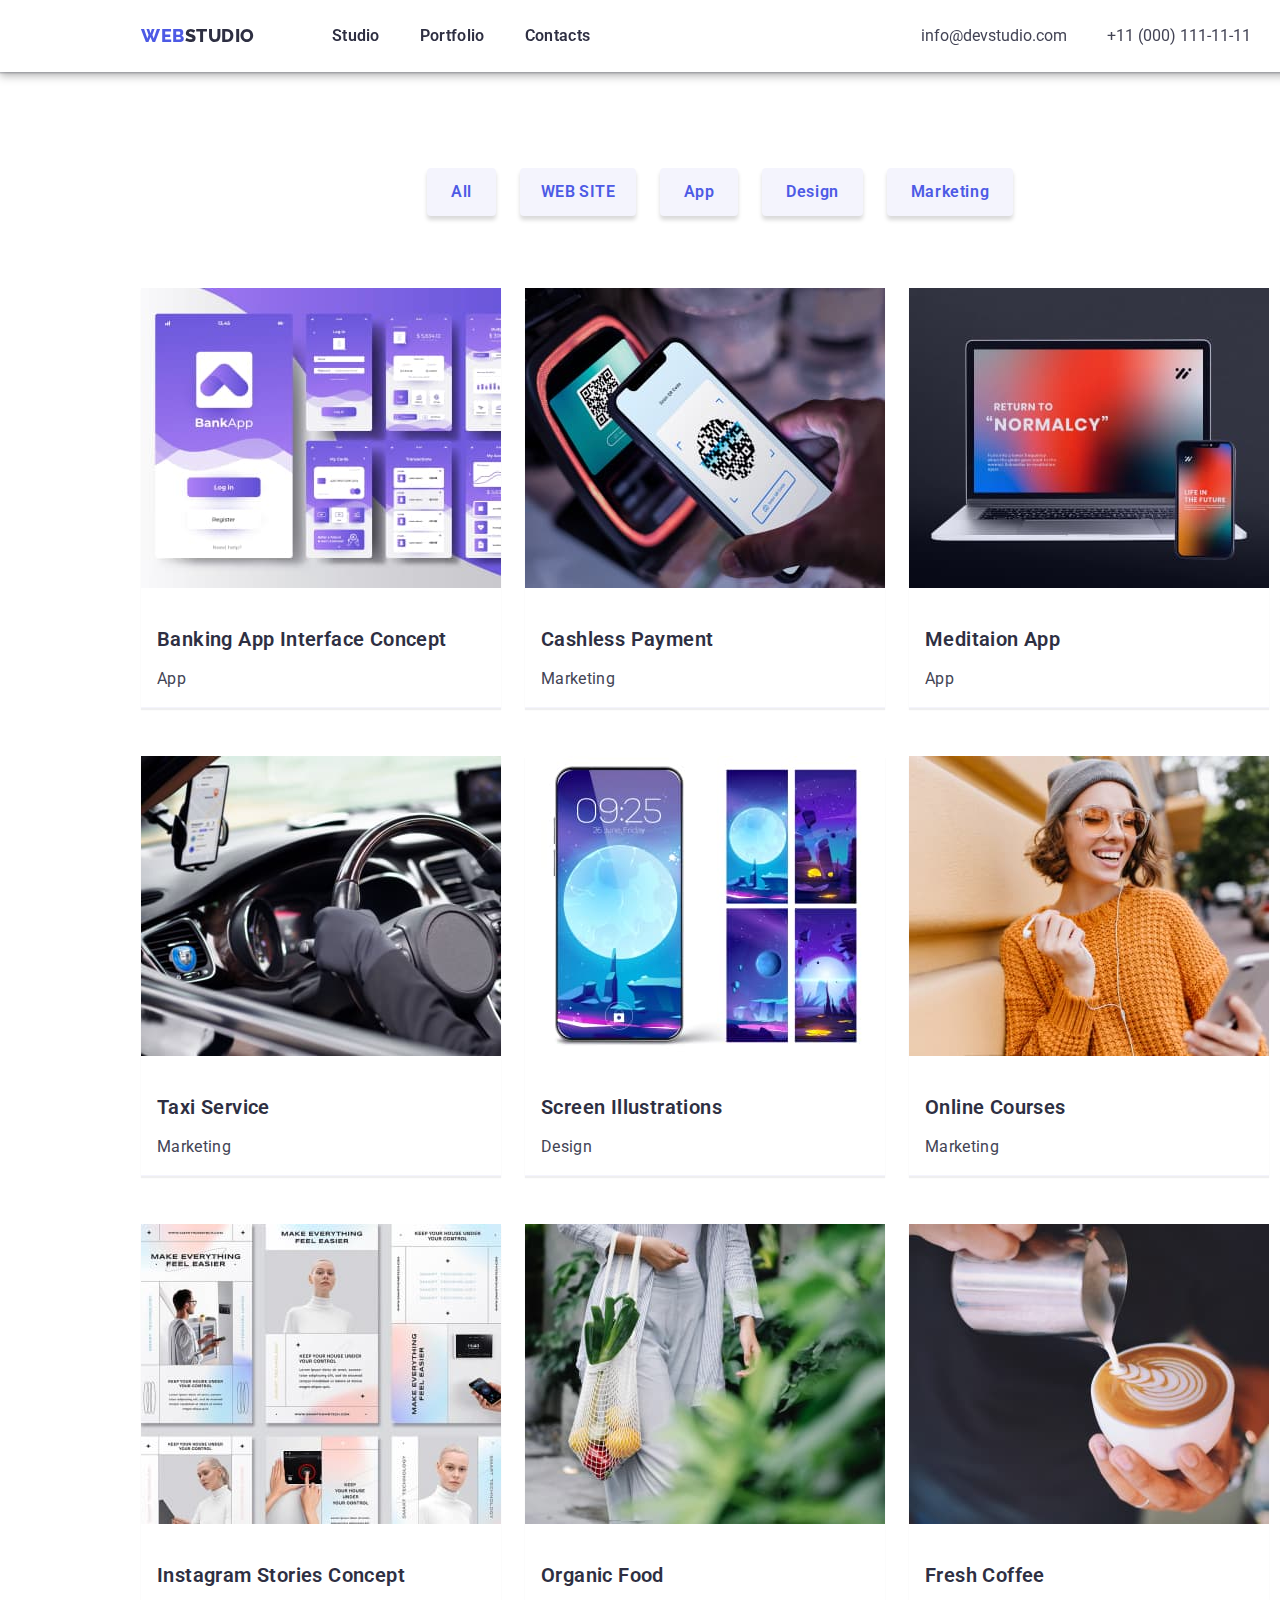
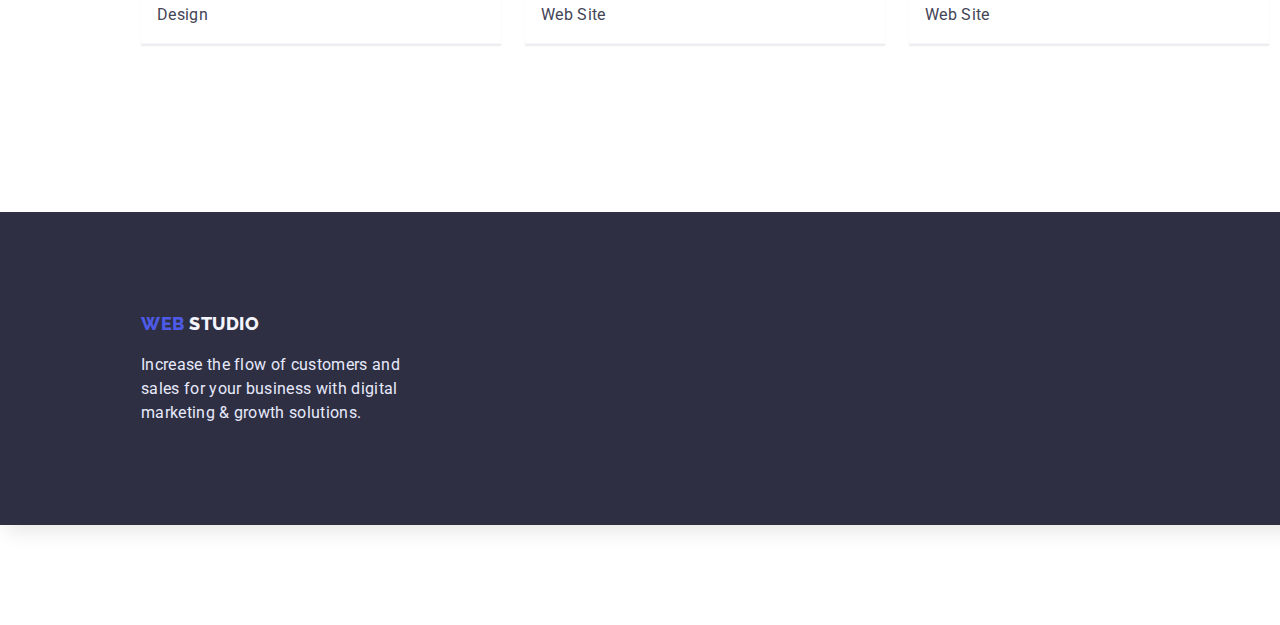
==== commit cc2bcd02: "web - link on index" ====
--- a/portfolio.html
+++ b/portfolio.html
@@ -20,7 +20,7 @@
     <header class="header-main">
       <div class="conteiner main-nav">
       <nav class="nav">
-        <a href="/" class="logo"><span class="web">WEB</span>STUDIO</a>
+        <a href="./index.html" class="logo"><span class="web">WEB</span>STUDIO</a>
 
         <ul class="site">
           <li class="item"><a href="./index.html" class="link">Studio</a></li>
--- a/css/styles.css
+++ b/css/styles.css
@@ -211,7 +211,14 @@
                    margin-bottom: 8px;
                    margin-left: 16px;}               
 
-.style {margin-left: 16px;}                     
+.style {font-family: 'Roboto';
+        font-style: normal;
+        font-weight: 400;
+        font-size: 16px;
+        line-height: 24px;
+        letter-spacing: 0.02em;
+        color: #434455;
+        margin-left: 16px;}                     
 
 .description-text {color:var(--primary-text-color);
                    letter-spacing: 0.02em;
@@ -301,6 +308,8 @@
 
 .description-header:hover, .description-header:focus {color: var(--accent-color);}
 
+.description-app:hover, .description-app:focus {color: var(--accent-color);}
+
 .style:hover, .style:focus {color: var(--accent-color);}                 
 
 /* footer */
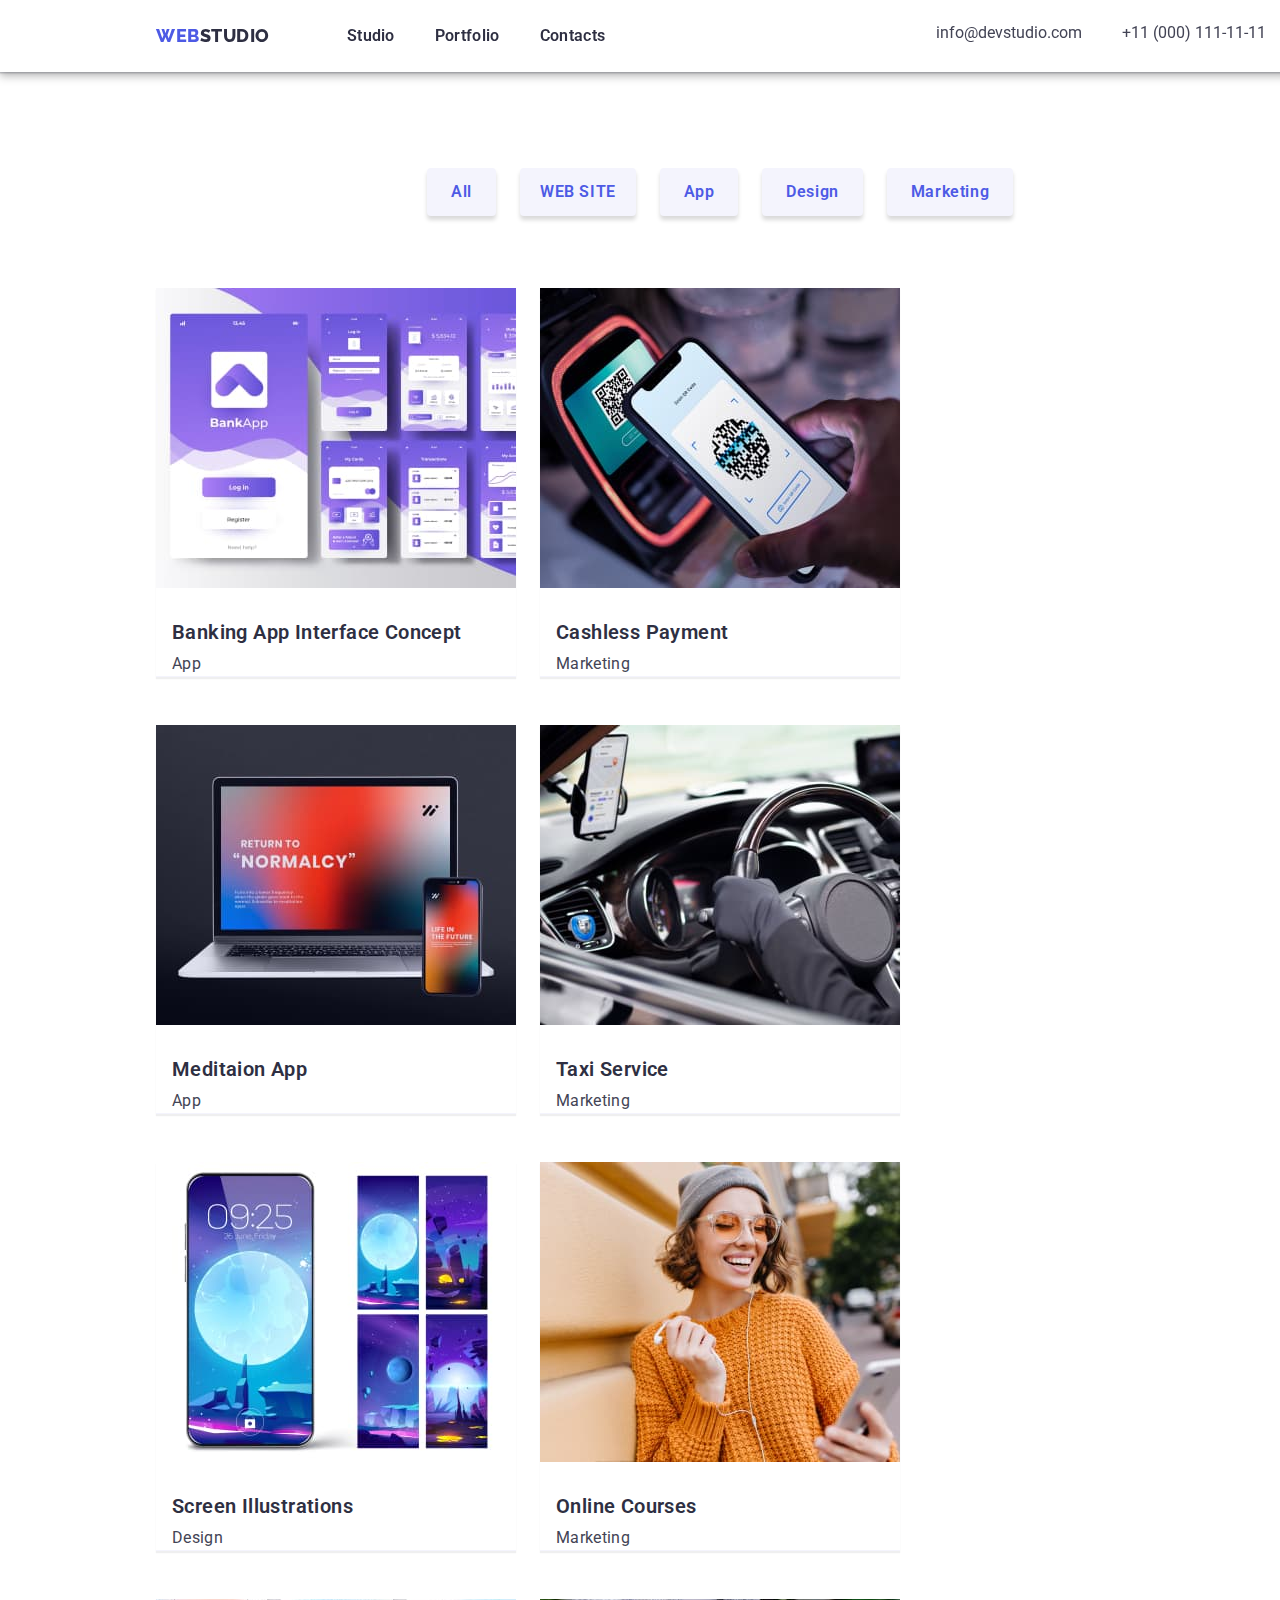
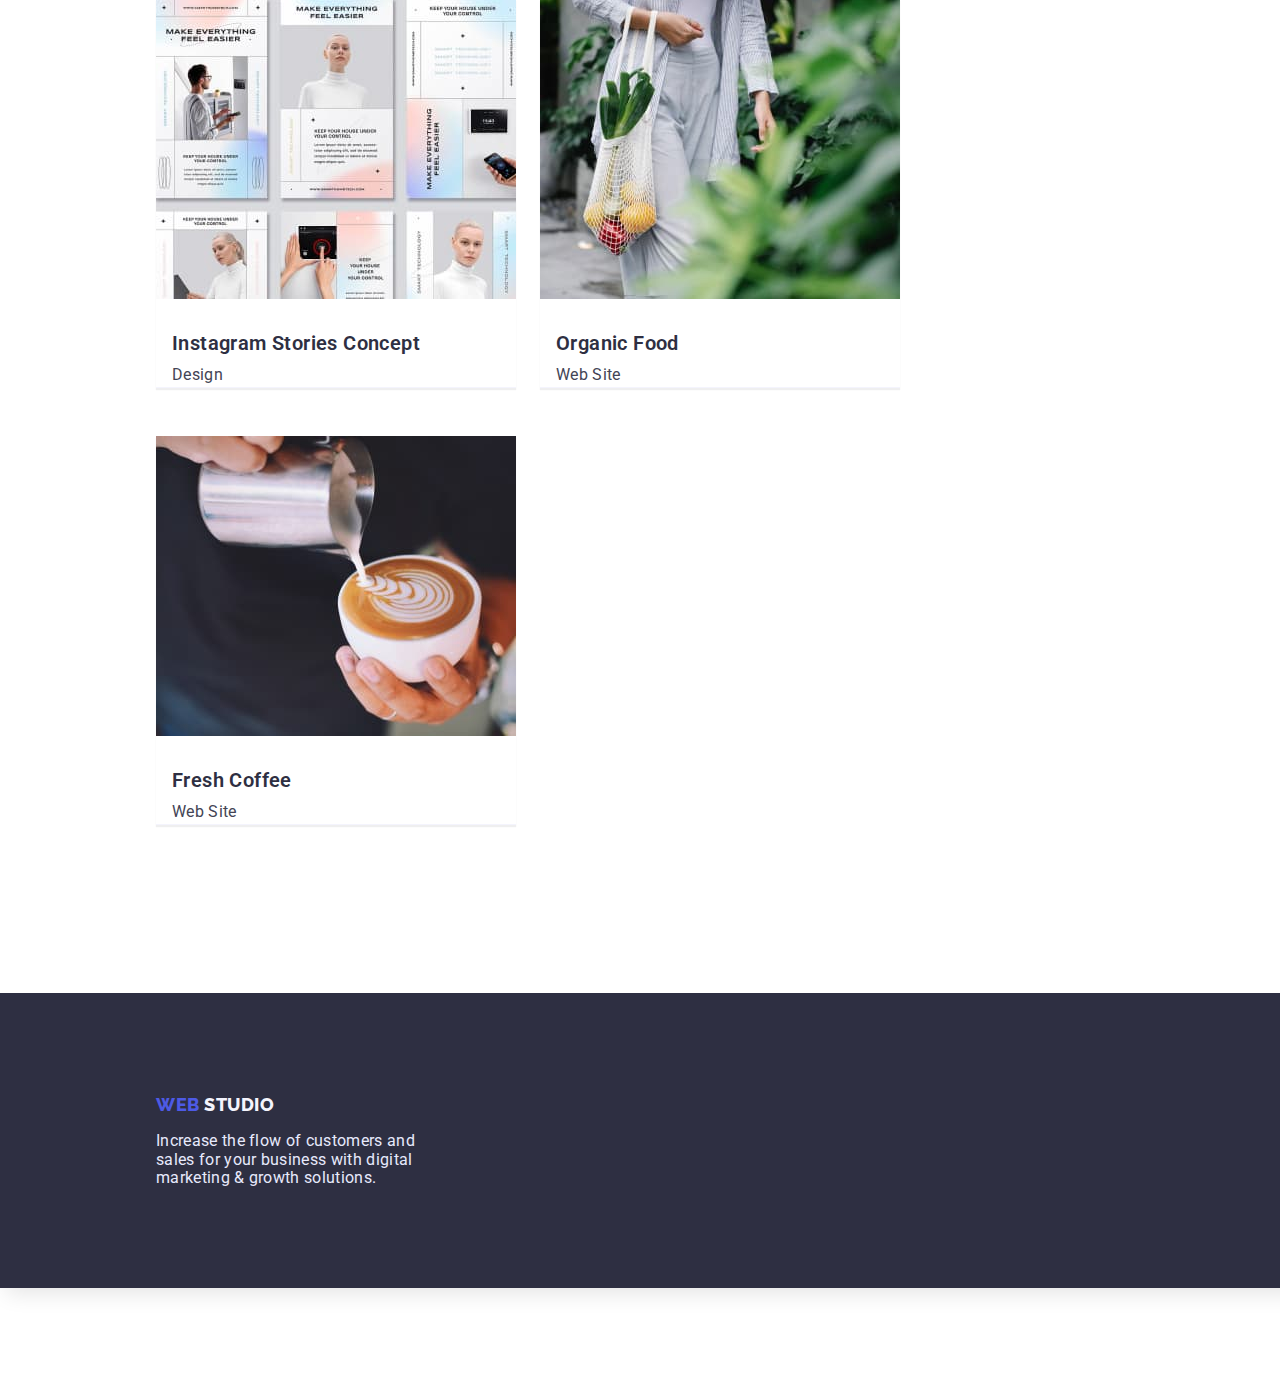
==== commit ea1844e0: "update margin/padding" ====
--- a/portfolio.html
+++ b/portfolio.html
@@ -70,7 +70,7 @@
         <ul class="work-images">
           <li class="list">
 
-            <a href="./" class="work"><img src="./images/port1.jpg" 
+            <a href="./" class="work"><img class="image" src="./images/port1.jpg" 
             alt="app interface" 
             width="360">
 
@@ -82,7 +82,7 @@
 
           <li class="list">
 
-            <a href="./" class="work"><img src="./images/port2.jpg" 
+            <a href="./" class="work"><img class="image" src="./images/port2.jpg" 
             alt="paying for services over the phone"
             width="360">
             <h2 class="description-app">Cashless Payment</h2>
@@ -93,7 +93,7 @@
           </li>
           <li class="list">
 
-            <a href="./" class="work"><img src="./images/port3.jpg"
+            <a href="./" class="work"><img class="image" src="./images/port3.jpg"
             alt="notebook and phone"
             width="360">
 
@@ -105,7 +105,7 @@
 
           <li class="list">
 
-            <a href="./" class="work"><img src="./images/port4.jpg"
+            <a href="./" class="work"><img class="image" src="./images/port4.jpg"
             alt="a man holds the steering wheel of a car"
             width="360">
 
@@ -117,7 +117,7 @@
 
           <li class="list">
 
-            <a href="./" class="work"><img src="./images/port5.jpg"
+            <a href="./" class="work"><img class="image" src="./images/port5.jpg"
             alt="phone with screen illustrations"
             width="360">
 
@@ -129,7 +129,7 @@
 
           <li class="list">
 
-            <a href="./" class="work"><img src="./images/port6.jpg"
+            <a href="./" class="work"><img class="image" src="./images/port6.jpg"
             alt="the girl is holding the phone and smiling"
             width="360">
 
@@ -141,7 +141,7 @@
 
           <li class="list">
 
-            <a href="./" class="work"><img src="./images/port7.jpg"
+            <a href="./" class="work"><img class="image" src="./images/port7.jpg"
             alt="instagram stories concept"
             width="360">
 
@@ -153,7 +153,7 @@
 
           <li class="list">
 
-            <a href="./" class="work"><img src="./images/port8.jpg"
+            <a href="./" class="work"><img class="image" src="./images/port8.jpg"
             alt="a woman carries a bag of food"
             width="360">
 
@@ -165,7 +165,7 @@
 
           <li class="list">
 
-            <a href="./" class="work"><img src="./images/port9.jpg"
+            <a href="./" class="work"><img class="image" src="./images/port9.jpg"
             alt="сappuccino is poured into a cup"
             width="360">
             <h2 class="description-app">Fresh Coffee</h2>
--- a/css/styles.css
+++ b/css/styles.css
@@ -15,10 +15,18 @@
 *::before, 
 *::after {box-sizing: inherit;}
 
+h1, h2, h3, h4, h5, h6, p {margin: 0;}
+
+ul {list-style-type: none;
+    padding: 0;
+    margin: 0;}
+
 /* conteiner */
-.conteiner {margin-left: auto;
-            margin-right: auto;
-            width: 1158px;}
+
+.conteiner {width: 1158px;
+            margin: 0 auto;
+            padding-left: 15px;
+            padding-right: 15px;}
 /* body */
 
 body {color:var(--primary-text-color);
@@ -27,7 +35,6 @@
       font-style: normal;
       font-weight: 400;
       font-size: 16px;
-      line-height: 24px;
       line-height: 1,5;
 
       margin: auto;
@@ -36,10 +43,6 @@
 
       box-shadow: 6px 6px 20px rgba(0, 0, 0, 0.1);
       justify-content: center;}
-
-ul {list-style-type: none;
-    padding: 0;
-    margin: 0;}
 
 /* header */
  
@@ -54,19 +57,19 @@
       letter-spacing: 0.03em;
       text-transform: uppercase;    
       color:var(--accent-color);}
- .logo {font-family:'Raleway';
-        font-style: normal;
+
+ .logo {font-family: 'Raleway' ;
         font-weight: 800;
         font-size: 18px;
-        line-height: 24px;
+        line-height: 1.3;
         align-items: center;
         letter-spacing: 0.03em;
         text-transform: uppercase;
         text-decoration: none;
         color: var(--title-text-color);
        
-        margin-top: 24px;
-        margin-bottom: 24px;
+        padding-top: 24px;
+        padding-bottom: 24px;
         margin-right: 77px;}
 
 .main-nav {display: flex;}
@@ -83,14 +86,14 @@
 .mail .item + .item {margin-left: 40px;}
 
 .mail .address {display: block;
-                margin-top: 24px;
-                margin-bottom: 24px;}
+                padding-top: 24px;
+                padding-bottom: 24px;}
 
 .nav .site .link {display: block;
-                  margin-top: 24px;
-                  margin-bottom: 24px;
+                  padding-top: 24px;
+                  padding-bottom: 24px;
                   font-weight: 600;
-                  line-height: 24px;
+                  line-height: 1.5;
                   color:var(--title-text-color);    
                   align-items: center;
                   letter-spacing: 0.02em;                  
@@ -111,22 +114,24 @@
 
 .header-title {background:var(--title-text-color);
                text-align: center; 
-               margin-bottom: 120px;}
-
-.main.header {margin-top: 0;
-              margin-bottom: 48px;
+               padding-top: 192px;
+               padding-bottom: 192px;}
+
+.main.header {padding-bottom: 48px;
+              align-self: center; 
+              margin-right: auto;
+              margin-left: auto;
               font-weight: 600;
               font-size: 56px;
-              line-height: 60px;    
+              line-height: 1.07;    
               letter-spacing: 0.02em;
               color:var(--second-text-color);
-              padding-top: 192px;
-              padding-bottom: 48px;}    
+              width: 500px;}    
 
 
 /* button */
- 
-button {color:var(--second-text-color); 
+
+.button {color:var(--second-text-color); 
         background:var(--accent-color);    
         padding-left: 16px 32px;    
         font-weight: 600;
@@ -142,10 +147,9 @@
 
         width: 170px;
         height: 51px;
-        cursor: pointer;}
-
-.button.primary {margin-bottom: 192px;}
- 
+        cursor: pointer;} 
+
+
 .button.all {padding: 8px 16px;
              width: 69px;
              height: 48px;}
@@ -187,8 +191,10 @@
 
 /* description */
 
-.description-ul {margin-bottom: 120px;
-                 display: flex;}  
+.description {padding-top: 120px;
+              padding-bottom: 120px;}
+
+.description-ul {display: flex;}  
 
 .description-ul .description-title + .description-title {margin-left: 24px;} 
 
@@ -199,8 +205,7 @@
                      line-height: 1.2;
                      letter-spacing: 0.02em;
                      color:var(--title-text-color);
-                     margin-top: 32px;
-                     margin-bottom: 8px;}
+                     padding-bottom: 8px;}
 
 .description-app  {font-weight: 600;
                    font-size: 20px;
@@ -211,21 +216,21 @@
                    margin-bottom: 8px;
                    margin-left: 16px;}               
 
-.style {font-family: 'Roboto';
-        font-style: normal;
-        font-weight: 400;
-        font-size: 16px;
-        line-height: 24px;
+.style {line-height: 1.5;
         letter-spacing: 0.02em;
         color: #434455;
         margin-left: 16px;}                     
 
 .description-text {color:var(--primary-text-color);
-                   letter-spacing: 0.02em;
-                   margin-top: 0;
-                   margin-bottom: 0;}   
+                   letter-spacing: 0.02em;}   
                  
 /* images */
+
+.image {display: block;
+       max-width: 100%;
+       height: auto;}
+
+.images {padding-bottom: 120px;}       
 
 .images-header {font-weight: 600;
                 font-size: 36px;
@@ -238,9 +243,7 @@
                 margin-top: 0;
                 margin-bottom: 72px;}
 
-.images-foto {display: flex;
-              margin-top: 0;
-              margin-bottom: 120px;}
+.images-foto {display: flex;}
 
 .images-foto .images-first + .images-first {margin-left: 24px;}
 
@@ -259,7 +262,9 @@
         
 /* our team */
 
-.team {background:var(--other-background-color);}
+.team {background:var(--other-background-color);
+       padding-bottom: 120px;
+       padding-top: 120px;}
 
 .team-name {display: flex;}
           
@@ -272,41 +277,33 @@
               text-transform: capitalize;
               color: var(--title-text-color);
               text-align: center;
-
               margin-top: 0;
-              margin-bottom: 72px;
-              padding-top: 120px;}
+              padding-bottom: 72px;}
 
 .team-foto {background: #FFFFFF;
             box-shadow: 0px 1px 6px rgba(46, 47, 66, 0.08), 
             0px 1px 1px rgba(46, 47, 66, 0.16), 
             0px 2px 1px rgba(46, 47, 66, 0.08);
             border-radius: 0px 0px 4px 4px;
-
-            width: 264px;
-            height: 380px;
-            margin-bottom: 120px;}
+            width: 264px;}
         
-.foto {margin-top: 0;
-       margin-bottom: 32px;}    
+.foto {display: block;
+       max-width: 100%;
+       height: auto;
+       margin-top: 0;
+       padding-bottom: 32px;}    
 
 .team-header-name {font-weight: 600;
                    font-size: 20px;  
                    letter-spacing: 0.02em;  
                    color:var(--title-text-color);
                    text-align: center;
-
-                   margin-top: 0;
-                   margin-bottom: 8px;}  
+                   padding-bottom: 8px;}  
     
 .team-text-name {color:var(--primary-text-color);
                  letter-spacing: 0.02em;
                  text-align: center;
-
-                 margin-top: 0;
-                 margin-bottom: 152px;}    
-
-.description-header:hover, .description-header:focus {color: var(--accent-color);}
+                 padding-bottom: 32px; }    
 
 .description-app:hover, .description-app:focus {color: var(--accent-color);}
 
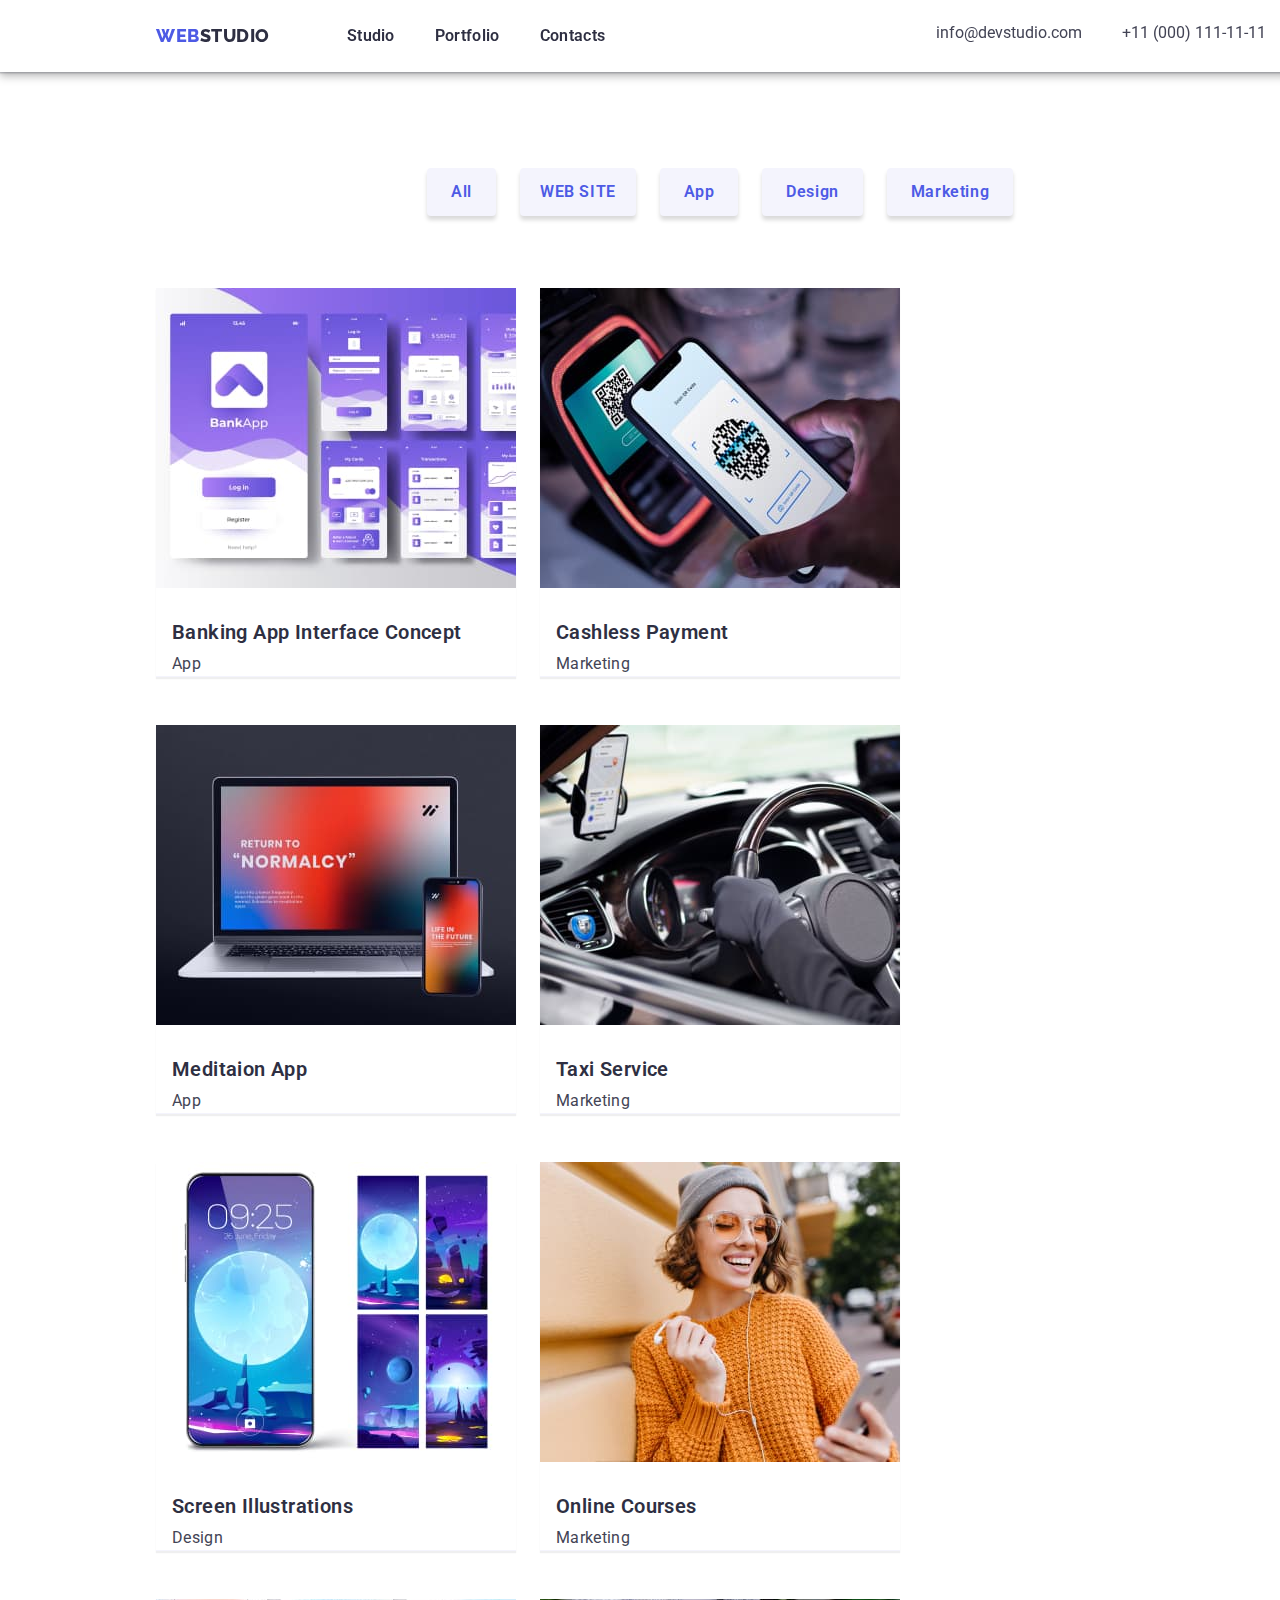
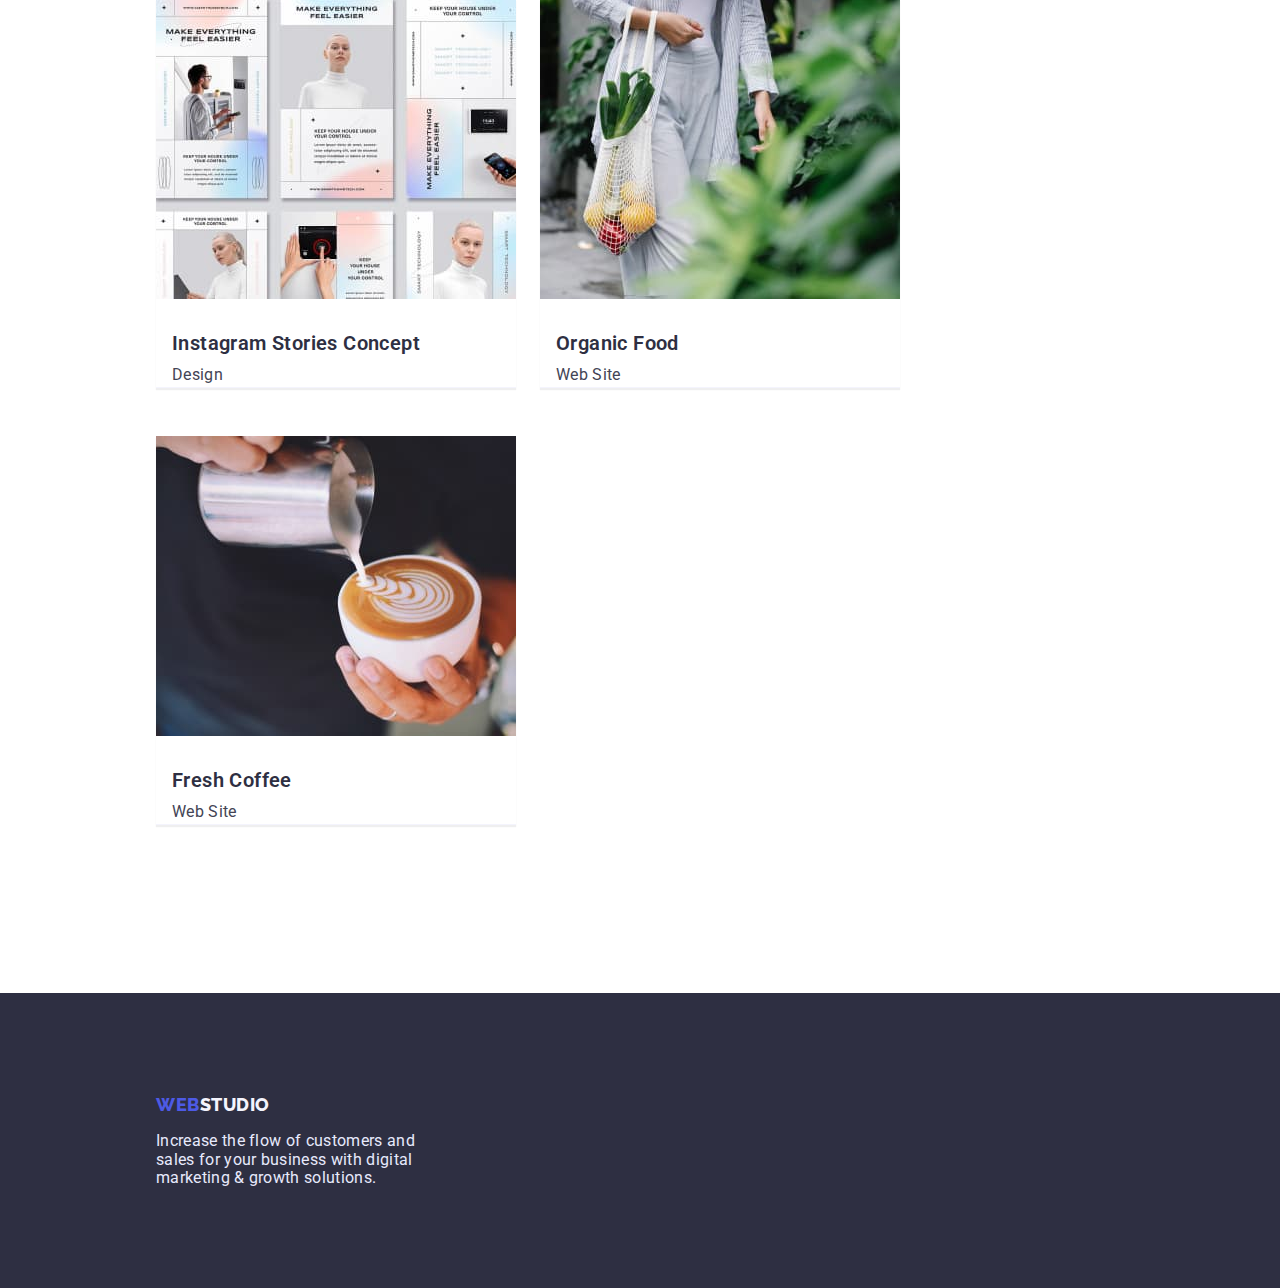
==== commit 1046783a: "fix footer in portfolio" ====
--- a/portfolio.html
+++ b/portfolio.html
@@ -182,14 +182,15 @@
     <!-- footer -->
 
     <footer class="footer">
+
       <div class="conteiner">
-      <div class="footerlogo">
-      <a href="./index.html" class="logo"><span class="web">WEB</span> <span class="footer studio">STUDIO</span> </a>
-      </div><p class="footer text">
-        Increase the flow of customers and sales for your business with digital
-        marketing &#38; growth solutions.
-      </p>
+
+            <a href="./index.html" class="logo-footer"><span class="web">WEB</span><span class="footer-studio">STUDIO</span></a>
+
+            <p class="footer-text">Increase the flow of customers and sales
+               for your business with digital marketing &#38; growth solutions.</p>
     </div>
+
     </footer>
   </body>
 </html>
--- a/css/styles.css
+++ b/css/styles.css
@@ -67,17 +67,16 @@
         text-transform: uppercase;
         text-decoration: none;
         color: var(--title-text-color);
-       
         padding-top: 24px;
-        padding-bottom: 24px;
-        margin-right: 77px;}
+        padding-bottom: 24px;}
 
 .main-nav {display: flex;}
 
 .nav {display: flex;
       margin-right: 331px;}
 
-.site {display: flex;}
+.site {display: flex;
+       margin-left: 77px;}
 
 .site .item + .item {margin-left: 40px;}
 
@@ -290,20 +289,21 @@
 .foto {display: block;
        max-width: 100%;
        height: auto;
-       margin-top: 0;
-       padding-bottom: 32px;}    
+       margin-top: 0;}    
 
 .team-header-name {font-weight: 600;
                    font-size: 20px;  
                    letter-spacing: 0.02em;  
                    color:var(--title-text-color);
                    text-align: center;
-                   padding-bottom: 8px;}  
+                    margin-bottom: 8px;}  
     
 .team-text-name {color:var(--primary-text-color);
                  letter-spacing: 0.02em;
-                 text-align: center;
-                 padding-bottom: 32px; }    
+                 text-align: center;}    
+
+.full-position { padding-top: 32px;
+             padding-bottom: 32px;}                  
 
 .description-app:hover, .description-app:focus {color: var(--accent-color);}
 
@@ -311,20 +311,27 @@
 
 /* footer */
 
-.footer {background: var(--title-text-color);}
-
-.footer.studio {color: var(--other-background-color);}
-
-.footer.text {color: #E7E9FC;
+.footer {background: var(--title-text-color);
+         padding-top: 100px;
+         padding-bottom: 100px;}
+
+.logo-footer {font-family: 'Raleway' ;
+              font-weight: 800;
+              font-size: 18px;
+              line-height: 1.3;
+              /*align-items: center;*/
+              letter-spacing: 0.03em;
+             /* text-transform: uppercase;*/
+              text-decoration: none;
+              color: var(--title-text-color);
+              margin-bottom: 16px;}         
+
+.footer-studio {color: var(--other-background-color);}
+
+.footer-text {color: #E7E9FC;
               letter-spacing: 0.02em;
-
-              margin-top: 0;
-              margin-bottom: 100px;
-              padding-bottom: 100px;
+              margin-top: 16px;
               width: 264px;}
-
-.footerlogo {padding-top: 100px;
-             margin-bottom: 16px;}          
 
 /* hiden title */
 
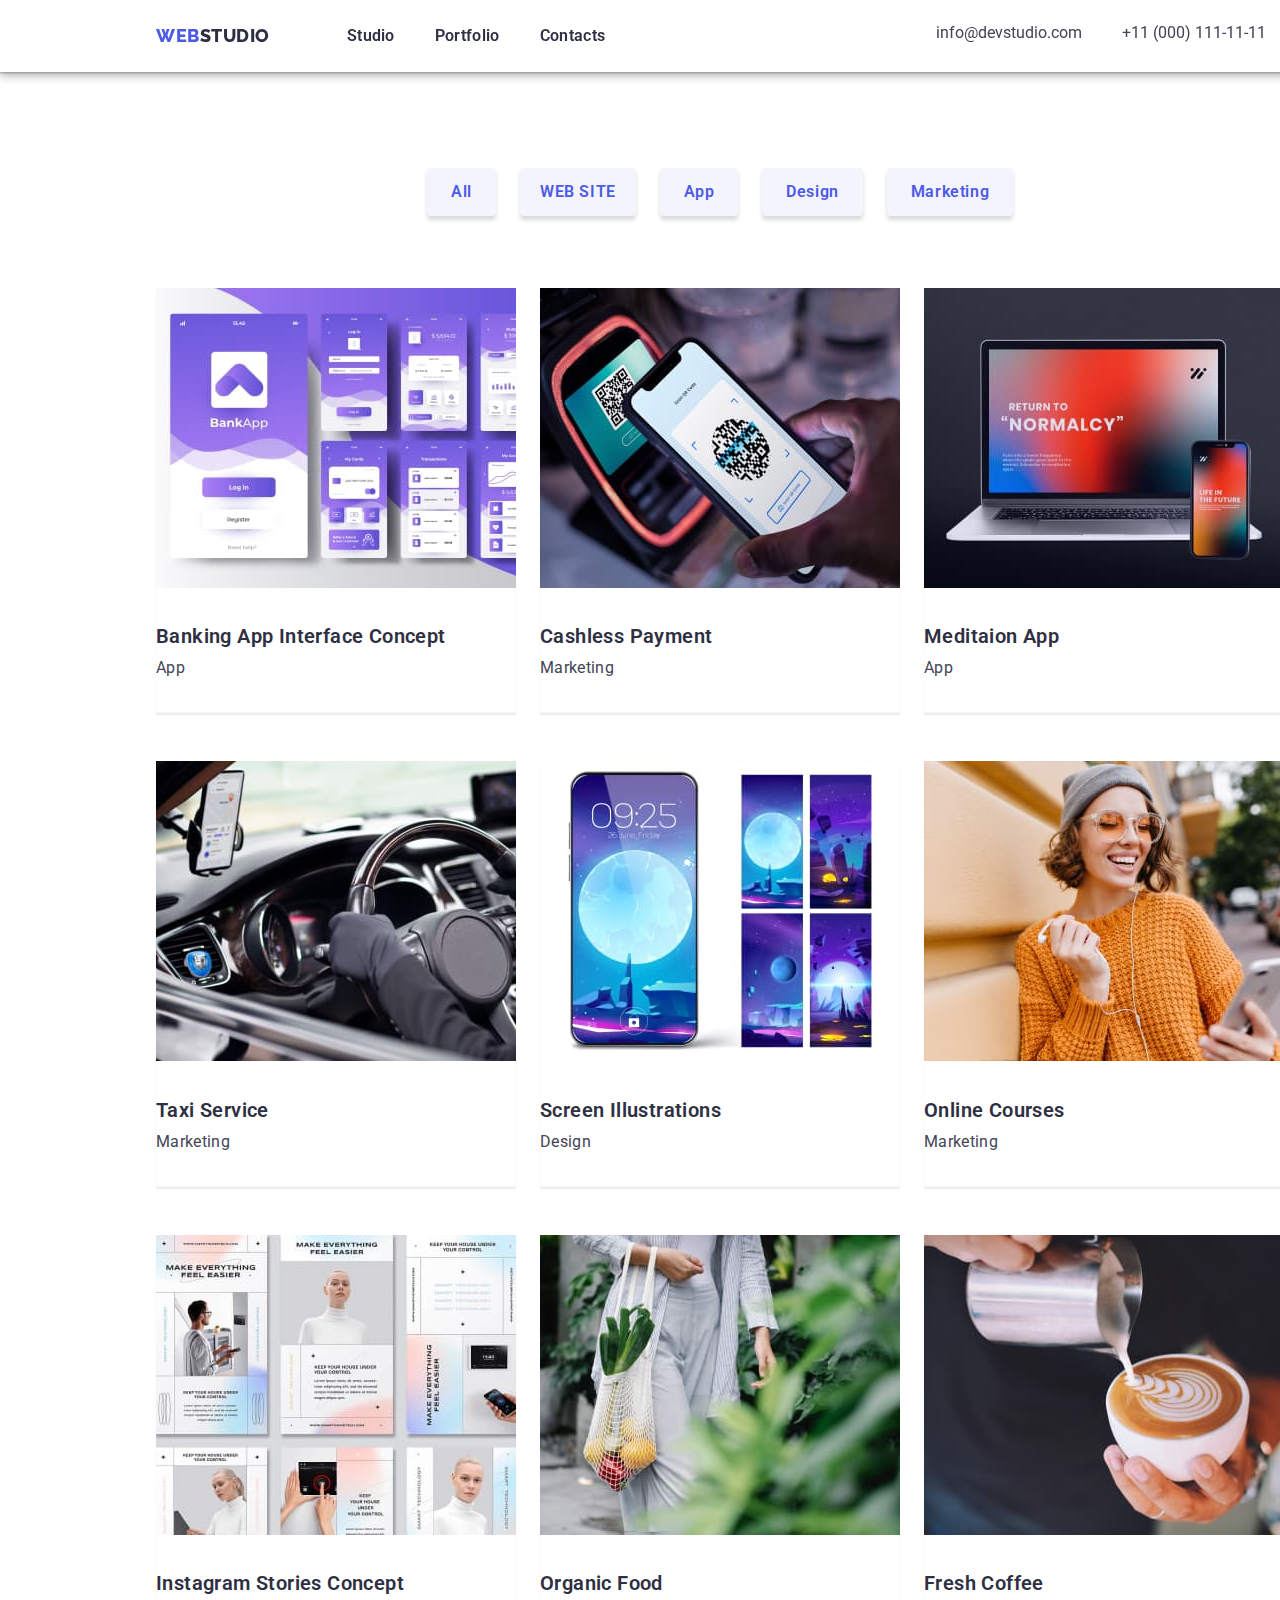
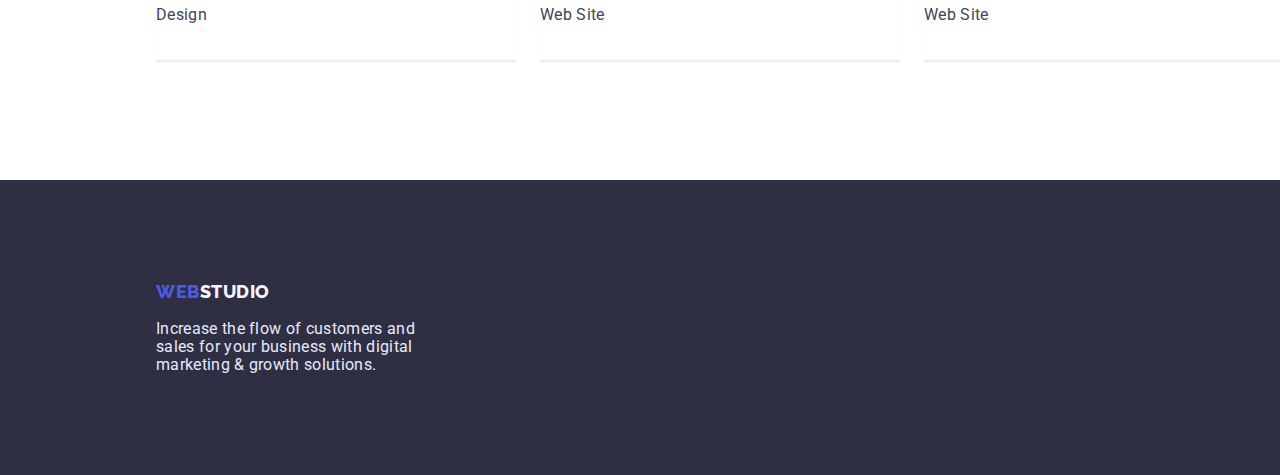
==== commit 575e7344: "Update portfolio" ====
--- a/portfolio.html
+++ b/portfolio.html
@@ -68,110 +68,113 @@
       <!-- description -->
 
         <ul class="work-images">
-          <li class="list">
 
-            <a href="./" class="work"><img class="image" src="./images/port1.jpg" 
-            alt="app interface" 
-            width="360">
+          <li class="list a">
+
+            <a href="./" class="work"><img src="./images/port1.jpg" alt="app interface" width="360">
+
+            <div class="services">
 
             <h2  class="description-app">Banking App Interface Concept</h2>
 
-            <p class="style">App</p></a>
+            <p class="style">App</p></div></a>
+
+            
+          </li>
+
+          <li class="list a">
+
+            <a href="./" class="work"><img src="./images/port2.jpg" alt="paying for services over the phone" width="360">
+            
+            <div class="services">
+
+            <h2 class="description-app">Cashless Payment</h2>
+
+            <p class="style">Marketing</p></div></a>
+
+           
 
           </li>
+          <li class="list a">
 
-          <li class="list">
-
-            <a href="./" class="work"><img class="image" src="./images/port2.jpg" 
-            alt="paying for services over the phone"
-            width="360">
-            <h2 class="description-app">Cashless Payment</h2>
-
-            <p class="style">Marketing</p></a>
-
-
-          </li>
-          <li class="list">
-
-            <a href="./" class="work"><img class="image" src="./images/port3.jpg"
-            alt="notebook and phone"
-            width="360">
+            <a href="./" class="work"><img src="./images/port3.jpg" alt="notebook and phone" width="360">
+              
+            <div class="services">
 
             <h2 class="description-app">Meditaion App</h2>
 
-            <p class="style">App</p></a>
-
+            <p class="style">App</p></div></a>
+          
           </li>
 
-          <li class="list">
+          <li class="list b">
 
-            <a href="./" class="work"><img class="image" src="./images/port4.jpg"
-            alt="a man holds the steering wheel of a car"
-            width="360">
-
+            <a href="./" class="work"><img src="./images/port4.jpg" alt="a man holds the steering wheel of a car" width="360">
+              
+            <div class="services">
             <h2 class="description-app">Taxi Service</h2>
 
-            <p class="style">Marketing</p></a>
-
+            <p class="style">Marketing</p></div></a>
+          
          </li>
 
-          <li class="list">
+          <li class="list b">
 
-            <a href="./" class="work"><img class="image" src="./images/port5.jpg"
-            alt="phone with screen illustrations"
-            width="360">
-
+            <a href="./" class="work"><img src="./images/port5.jpg" alt="phone with screen illustrations" width="360">
+              
+            <div class="services">
             <h2 class="description-app">Screen Illustrations</h2>
 
-            <p class="style">Design</p></a>
-
+            <p class="style">Design</p></div></a>
+          
           </li>
 
-          <li class="list">
+          <li class="list b">
 
-            <a href="./" class="work"><img class="image" src="./images/port6.jpg"
-            alt="the girl is holding the phone and smiling"
-            width="360">
+            <a href="./" class="work"><img src="./images/port6.jpg" alt="the girl is holding the phone and smiling" width="360">
+            
+            <div class="services">
 
             <h2 class="description-app">Online Courses</h2>
 
-            <p class="style">Marketing</p></a>
-
+            <p class="style">Marketing</p></div></a>
+          
           </li>
 
-          <li class="list">
+          <li class="list c">
 
-            <a href="./" class="work"><img class="image" src="./images/port7.jpg"
-            alt="instagram stories concept"
-            width="360">
+            <a href="./" class="work"><img src="./images/port7.jpg" alt="instagram stories concept" width="360">
+            
+            <div class="services">
 
             <h2 class="description-app">Instagram Stories Concept</h2>
 
-            <p class="style">Design</p></a>
-
+            <p class="style">Design</p></div></a>
+          
           </li>
 
-          <li class="list">
+          <li class="list c">
 
-            <a href="./" class="work"><img class="image" src="./images/port8.jpg"
-            alt="a woman carries a bag of food"
-            width="360">
+            <a href="./" class="work"><img src="./images/port8.jpg" alt="a woman carries a bag of food" width="360">
+              
+            <div class="services">
 
             <h2 class="description-app">Organic Food</h2>
 
-            <p class="style">Web Site</p></a>
-
+            <p class="style">Web Site</p></div></a>
+          
           </li>
 
-          <li class="list">
+          <li class="list c">
 
-            <a href="./" class="work"><img class="image" src="./images/port9.jpg"
-            alt="сappuccino is poured into a cup"
-            width="360">
+            <a href="./" class="work"><img src="./images/port9.jpg" alt="сappuccino is poured into a cup" width="360">
+              
+            <div class="services">
+
             <h2 class="description-app">Fresh Coffee</h2>
 
-            <p class="style">Web Site</p></a>
-
+            <p class="style">Web Site</p></div></a>
+          
 
           </li>
 
--- a/css/styles.css
+++ b/css/styles.css
@@ -58,7 +58,7 @@
       text-transform: uppercase;    
       color:var(--accent-color);}
 
- .logo {font-family: 'Raleway' ;
+.logo {font-family: 'Raleway' ;
         font-weight: 800;
         font-size: 18px;
         line-height: 1.3;
@@ -183,9 +183,6 @@
 
 .btn-list {display: flex; align-items: center; justify-content: center;}
 
-.btn-list  {margin-top: 96px;
-            margin-bottom: 72px;}
-
 .btn-list .btn + .btn {margin-left: 24px;}
 
 /* description */
@@ -211,14 +208,11 @@
                    line-height: 1.2;
                    letter-spacing: 0.02em;
                    color:var(--title-text-color);
-                   margin-top: 32px;
-                   margin-bottom: 8px;
-                   margin-left: 16px;}               
+                   margin-bottom: 8px;}               
 
 .style {line-height: 1.5;
         letter-spacing: 0.02em;
-        color: #434455;
-        margin-left: 16px;}                     
+        color: #434455;}                     
 
 .description-text {color:var(--primary-text-color);
                    letter-spacing: 0.02em;}   
@@ -238,26 +232,35 @@
                 text-transform: capitalize;
                 color:var(--title-text-color);
                 text-align: center;
-
                 margin-top: 0;
                 margin-bottom: 72px;}
 
 .images-foto {display: flex;}
 
+.portfolio-main {padding-top: 96px;
+                 padding-bottom: 120px;}
+
 .images-foto .images-first + .images-first {margin-left: 24px;}
 
 .work-images  {margin-top: 0;
-               margin-bottom: 120px;
                display: flex;
-               flex-wrap: wrap;}  
+               flex-wrap: wrap;
+               padding-top: 72px;}  
 
 .list {background: #FFFFFF;
        border-bottom: 0.5px solid #F4F4FD;
-       box-shadow:0px 2px 1px rgba(46, 47, 66, 0.08);
-
-       margin-right: 24px;
-       margin-bottom: 48px;
-       width: 360px;}
+       box-shadow:0px 2px 1px rgba(46, 47, 66, 0.08);}
+
+.work-images .list.a + .list.a {margin-left: 24px;} 
+.work-images .list.b + .list.b {margin-left: 24px;} 
+.work-images .list.c + .list.c {margin-left: 24px;}
+
+.list.a {margin-bottom: 48px;}
+.list.b {margin-bottom: 48px;}
+
+
+.services {padding-top: 32px;
+           padding-bottom: 32px;}
         
 /* our team */
 
@@ -296,14 +299,14 @@
                    letter-spacing: 0.02em;  
                    color:var(--title-text-color);
                    text-align: center;
-                    margin-bottom: 8px;}  
+                   margin-bottom: 8px;}  
     
 .team-text-name {color:var(--primary-text-color);
                  letter-spacing: 0.02em;
                  text-align: center;}    
 
 .full-position { padding-top: 32px;
-             padding-bottom: 32px;}                  
+                 padding-bottom: 32px;}                  
 
 .description-app:hover, .description-app:focus {color: var(--accent-color);}
 
@@ -315,13 +318,12 @@
          padding-top: 100px;
          padding-bottom: 100px;}
 
-.logo-footer {font-family: 'Raleway' ;
+.logo-footer {display: block;
+              font-family: 'Raleway';
               font-weight: 800;
               font-size: 18px;
               line-height: 1.3;
-              /*align-items: center;*/
               letter-spacing: 0.03em;
-             /* text-transform: uppercase;*/
               text-decoration: none;
               color: var(--title-text-color);
               margin-bottom: 16px;}         
@@ -330,7 +332,6 @@
 
 .footer-text {color: #E7E9FC;
               letter-spacing: 0.02em;
-              margin-top: 16px;
               width: 264px;}
 
 /* hiden title */
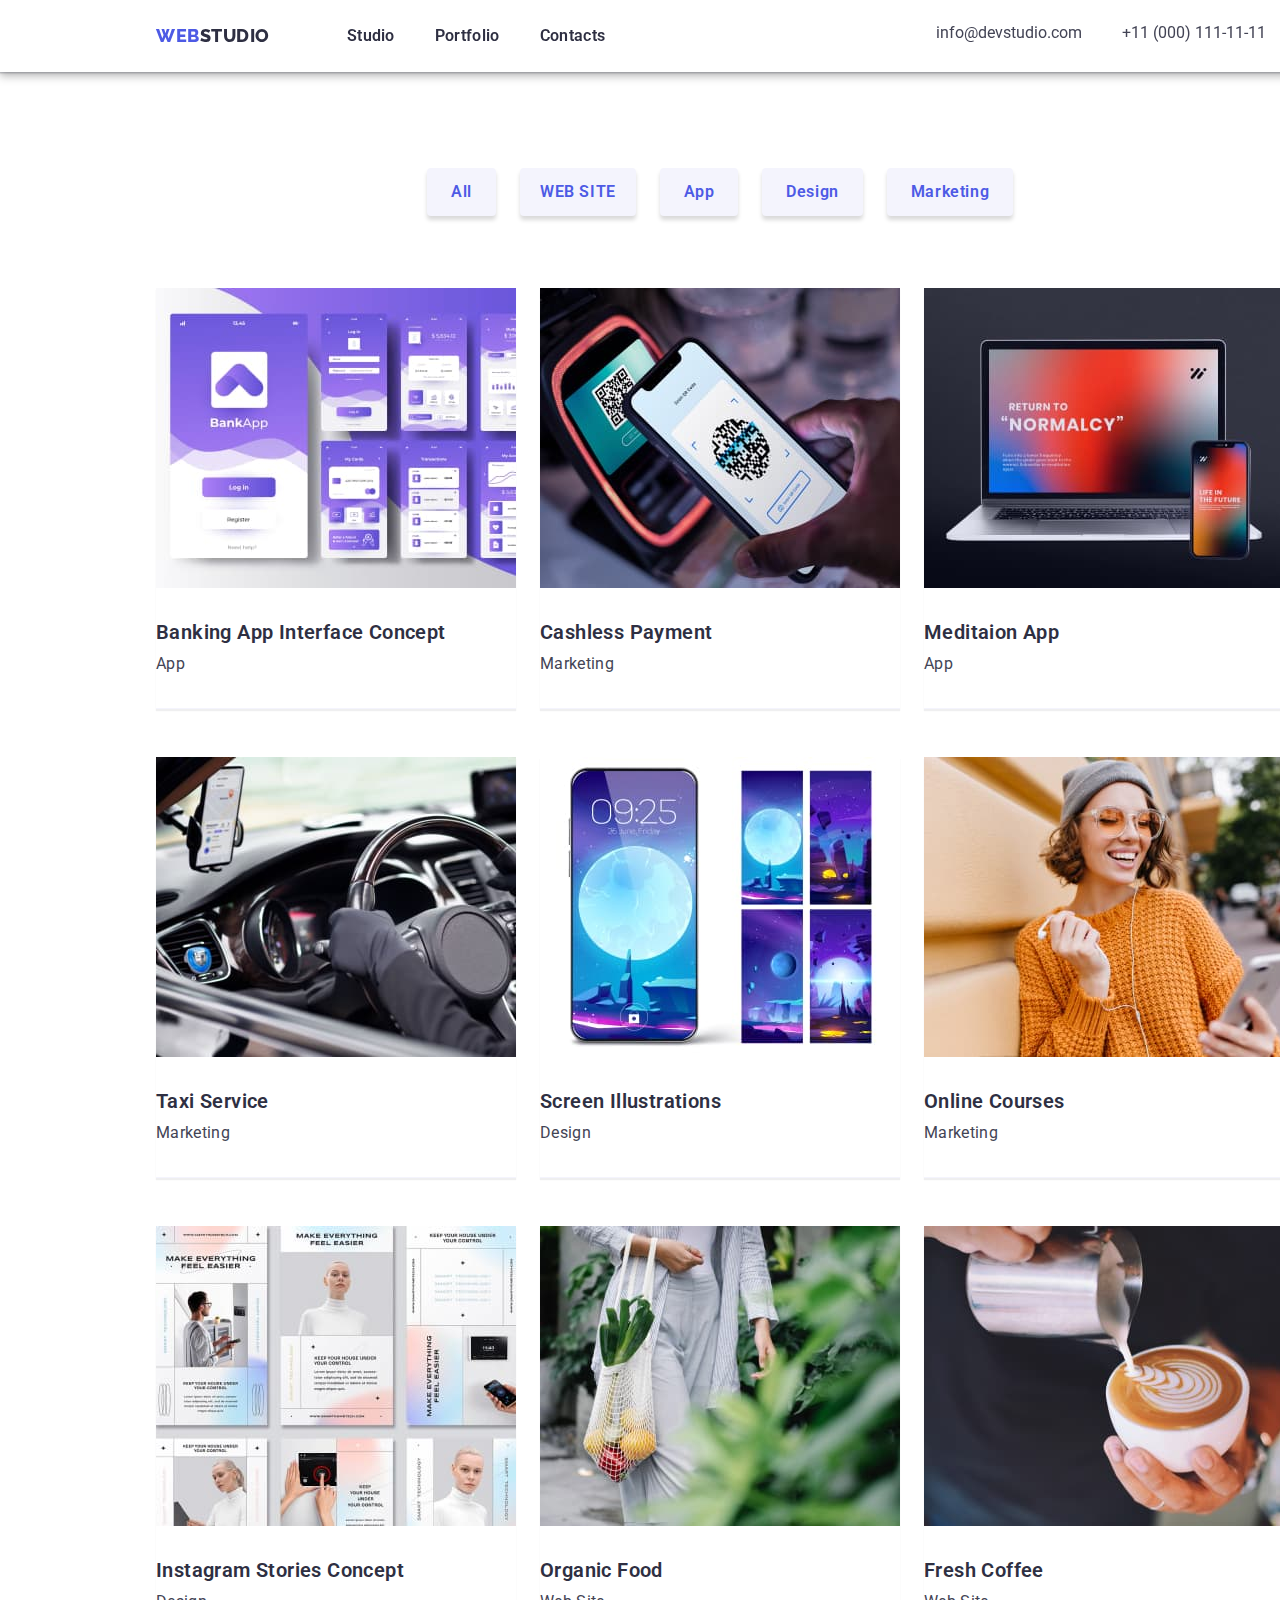
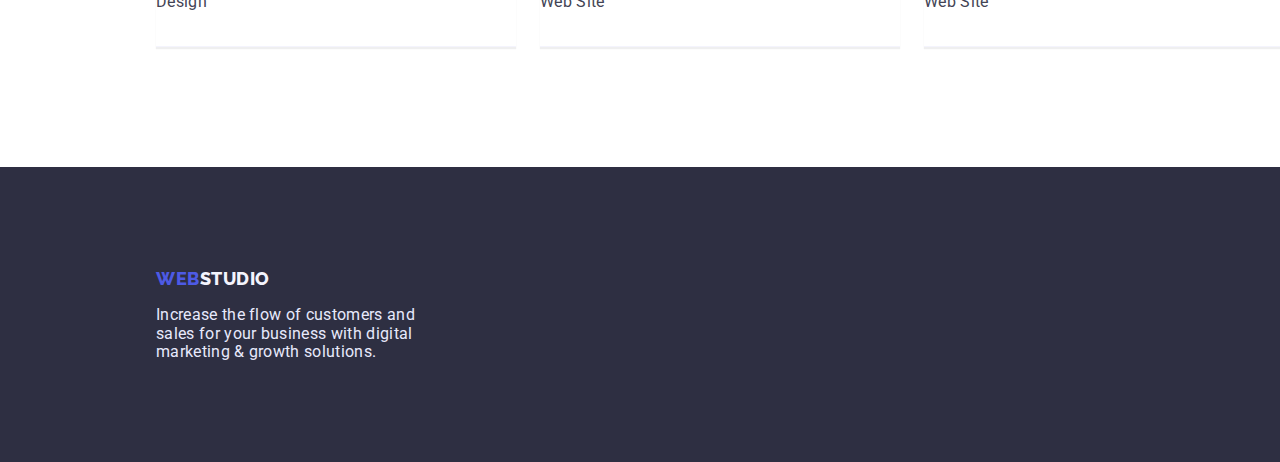
==== commit 05e4a174: "Optimaze images portfolio" ====
--- a/portfolio.html
+++ b/portfolio.html
@@ -71,7 +71,7 @@
 
           <li class="list a">
 
-            <a href="./" class="work"><img src="./images/port1.jpg" alt="app interface" width="360">
+            <a href="./" class="work"><img class="foto" src="./images/port1.jpg" alt="app interface" width="360">
 
             <div class="services">
 
@@ -84,7 +84,7 @@
 
           <li class="list a">
 
-            <a href="./" class="work"><img src="./images/port2.jpg" alt="paying for services over the phone" width="360">
+            <a href="./" class="work"><img class="foto" src="./images/port2.jpg" alt="paying for services over the phone" width="360">
             
             <div class="services">
 
@@ -97,7 +97,7 @@
           </li>
           <li class="list a">
 
-            <a href="./" class="work"><img src="./images/port3.jpg" alt="notebook and phone" width="360">
+            <a href="./" class="work"><img class="foto" src="./images/port3.jpg" alt="notebook and phone" width="360">
               
             <div class="services">
 
@@ -109,7 +109,7 @@
 
           <li class="list b">
 
-            <a href="./" class="work"><img src="./images/port4.jpg" alt="a man holds the steering wheel of a car" width="360">
+            <a href="./" class="work"><img class="foto" src="./images/port4.jpg" alt="a man holds the steering wheel of a car" width="360">
               
             <div class="services">
             <h2 class="description-app">Taxi Service</h2>
@@ -120,7 +120,7 @@
 
           <li class="list b">
 
-            <a href="./" class="work"><img src="./images/port5.jpg" alt="phone with screen illustrations" width="360">
+            <a href="./" class="work"><img class="foto" src="./images/port5.jpg" alt="phone with screen illustrations" width="360">
               
             <div class="services">
             <h2 class="description-app">Screen Illustrations</h2>
@@ -131,7 +131,7 @@
 
           <li class="list b">
 
-            <a href="./" class="work"><img src="./images/port6.jpg" alt="the girl is holding the phone and smiling" width="360">
+            <a href="./" class="work"><img class="foto" src="./images/port6.jpg" alt="the girl is holding the phone and smiling" width="360">
             
             <div class="services">
 
@@ -143,7 +143,7 @@
 
           <li class="list c">
 
-            <a href="./" class="work"><img src="./images/port7.jpg" alt="instagram stories concept" width="360">
+            <a href="./" class="work"><img class="foto" src="./images/port7.jpg" alt="instagram stories concept" width="360">
             
             <div class="services">
 
@@ -155,7 +155,7 @@
 
           <li class="list c">
 
-            <a href="./" class="work"><img src="./images/port8.jpg" alt="a woman carries a bag of food" width="360">
+            <a href="./" class="work"><img class="foto" src="./images/port8.jpg" alt="a woman carries a bag of food" width="360">
               
             <div class="services">
 
@@ -167,7 +167,7 @@
 
           <li class="list c">
 
-            <a href="./" class="work"><img src="./images/port9.jpg" alt="сappuccino is poured into a cup" width="360">
+            <a href="./" class="work"><img class="foto" src="./images/port9.jpg" alt="сappuccino is poured into a cup" width="360">
               
             <div class="services">
 
